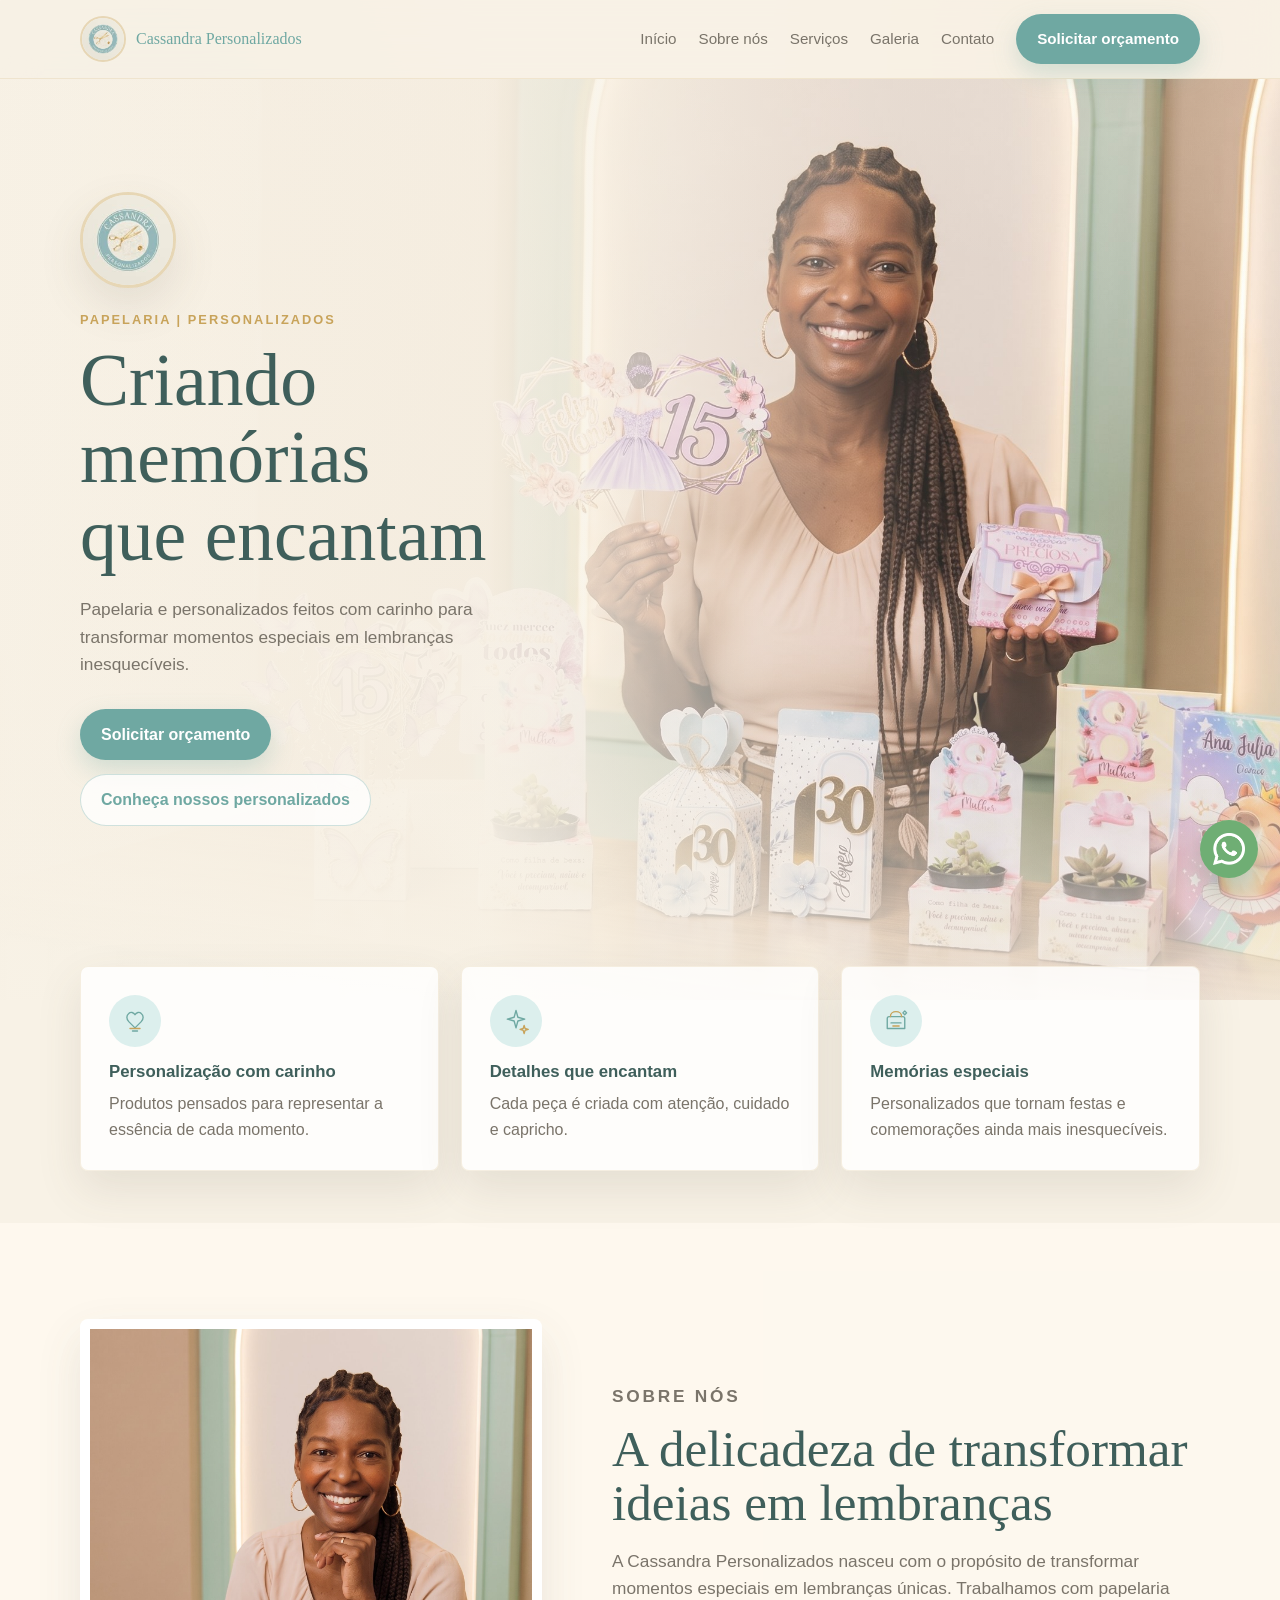
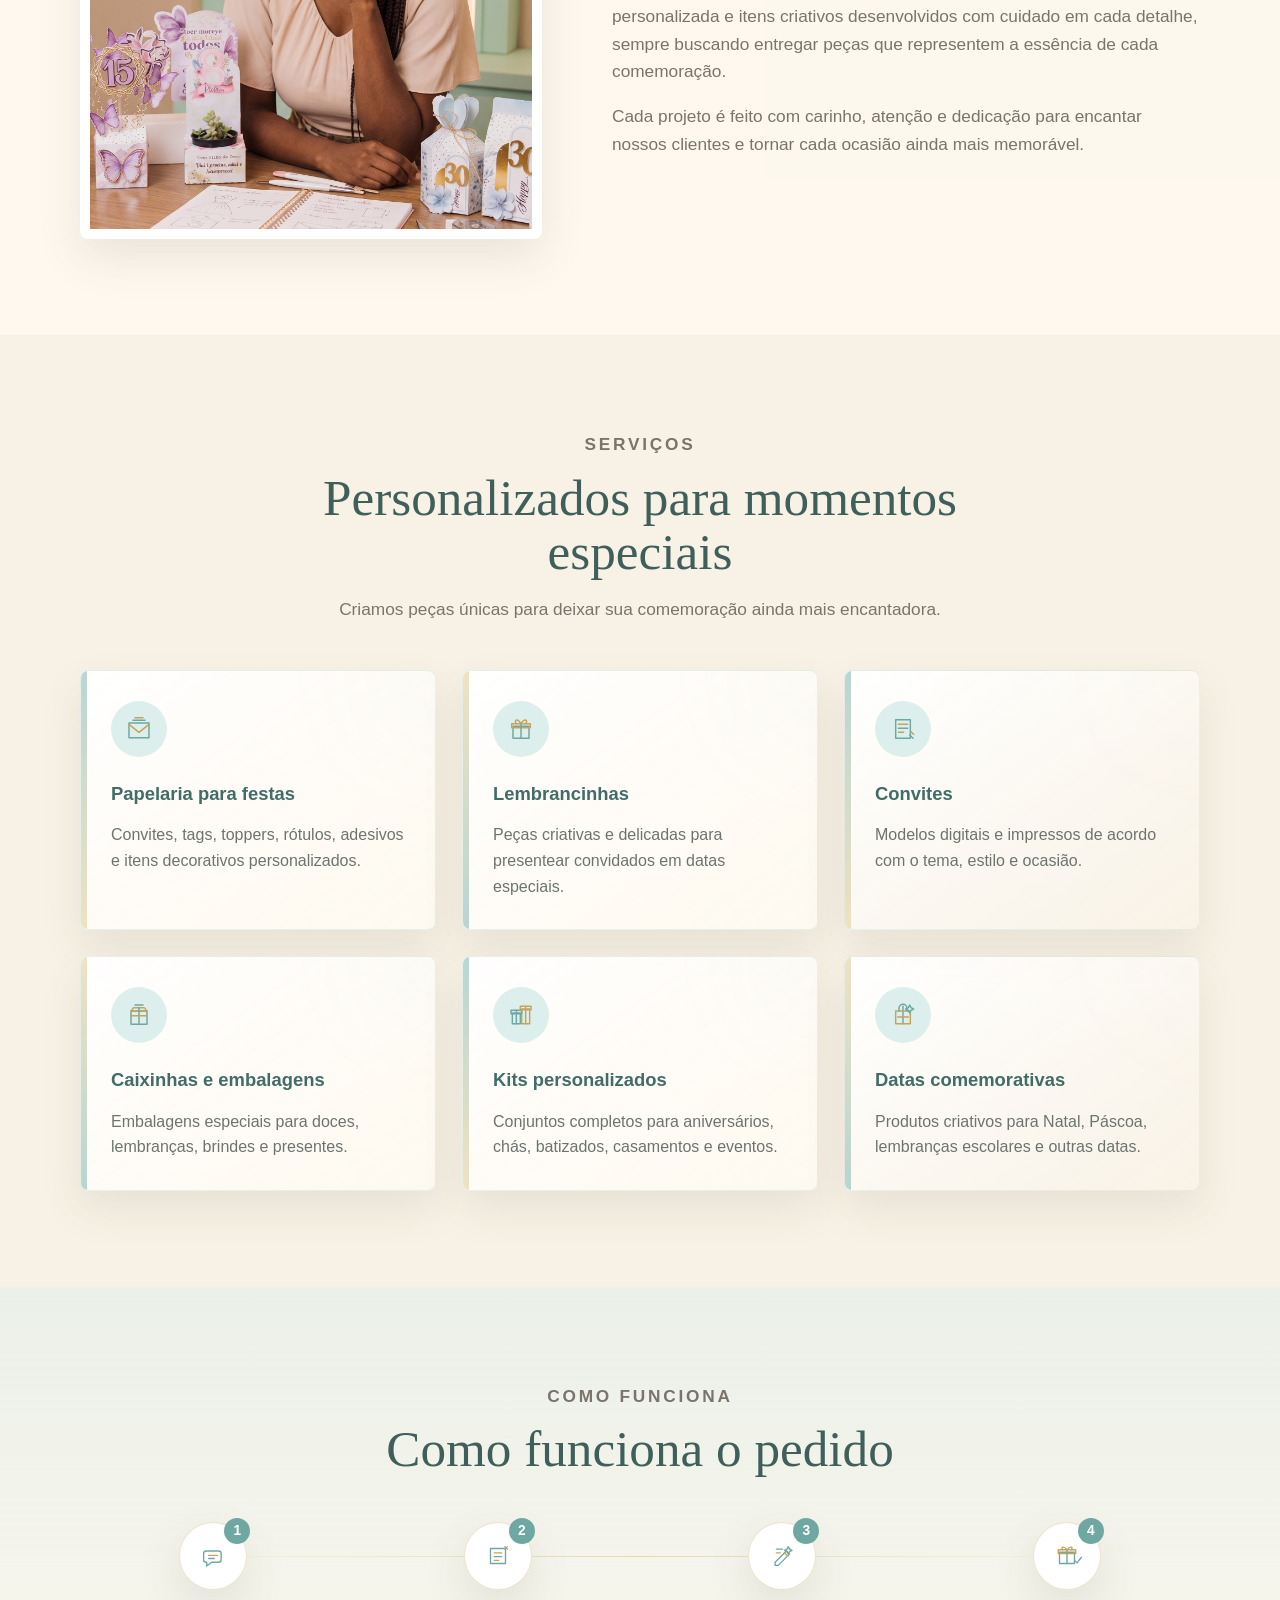
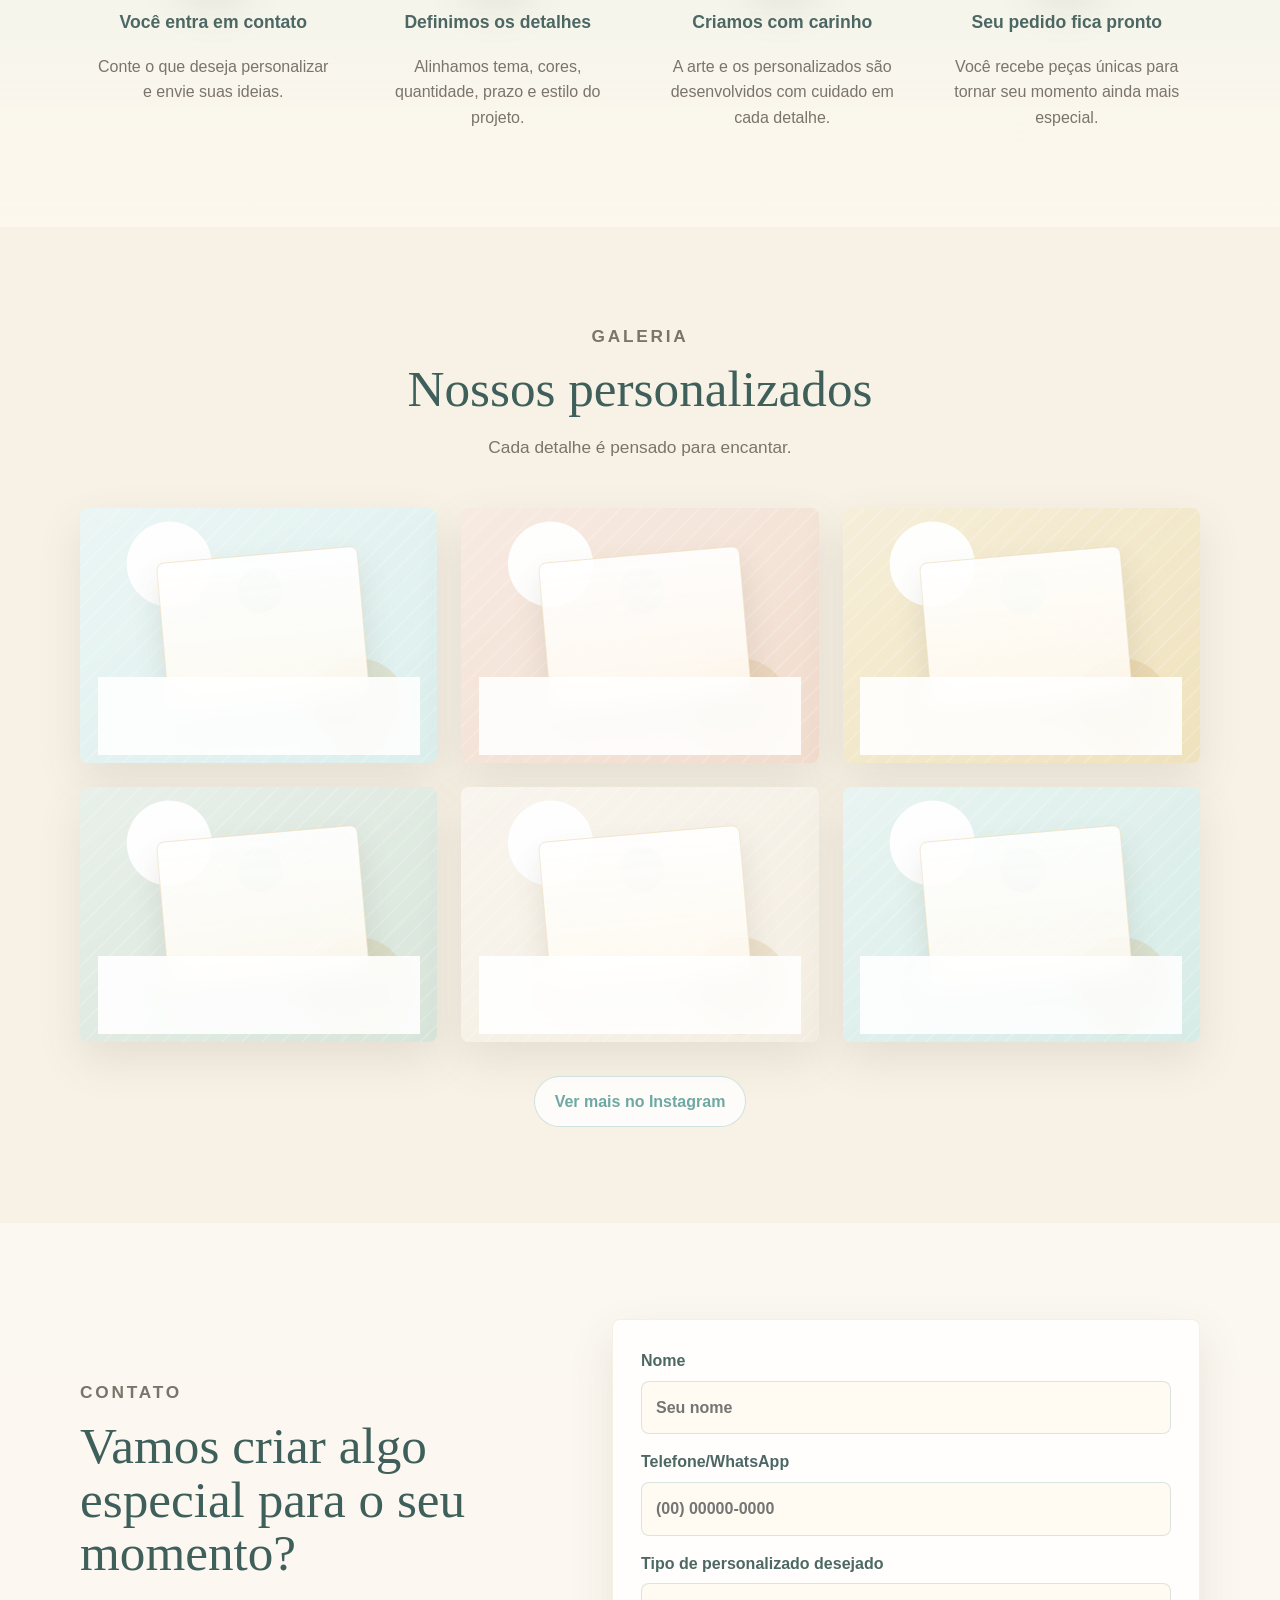
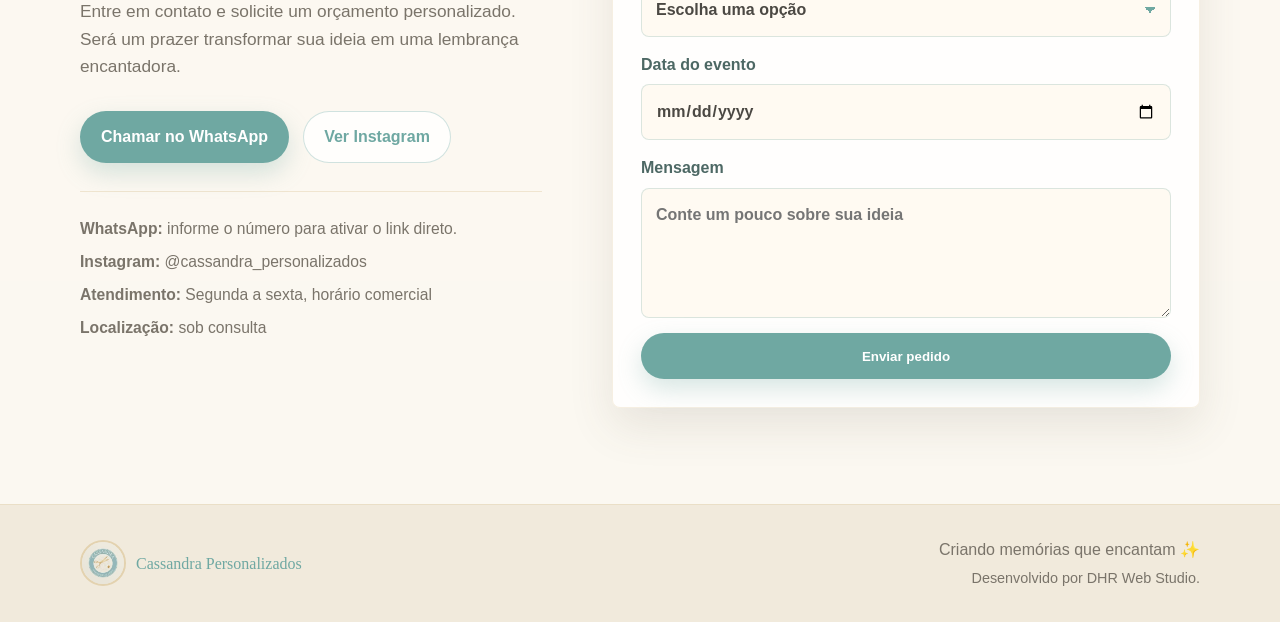
==== index.html @ c39c7c87 "Corrige acentos e amplia degrade mobile" ====
<!DOCTYPE html>
<html lang="pt-BR">
<head>
  <meta charset="UTF-8">
  <meta name="viewport" content="width=device-width, initial-scale=1.0">
  <meta name="description" content="Cassandra Personalizados: papelaria e personalizados feitos com carinho para festas, lembranças e momentos especiais.">
  <title>Cassandra Personalizados | Criando memórias que encantam</title>
  <link rel="stylesheet" href="styles.css?v=20260707-mobile-gradient-wide-1">
</head>
<body>
  <header class="site-header" data-header>
    <a class="brand" href="#inicio" aria-label="Cassandra Personalizados">
      <img src="assets/logo-cassandra.jpg" alt="Logo Cassandra Personalizados">
      <span>Cassandra Personalizados</span>
    </a>

    <button class="menu-toggle" type="button" aria-label="Abrir menu" aria-expanded="false" data-menu-toggle>
      <span></span>
      <span></span>
      <span></span>
    </button>

    <nav class="nav" data-nav aria-label="Menu principal">
      <a href="#inicio">Início</a>
      <a href="#sobre">Sobre nós</a>
      <a href="#servicos">Serviços</a>
      <a href="#galeria">Galeria</a>
      <a href="#contato">Contato</a>
      <a class="nav-cta" href="#contato">Solicitar orçamento</a>
    </nav>
  </header>

  <main>
    <section class="hero section" id="inicio" aria-label="Cassandra Personalizados">
      <div class="hero-bg" aria-hidden="true"></div>
      <div class="container hero-grid">
        <div class="hero-copy reveal">
          <img class="hero-logo" src="assets/logo-cassandra.jpg" alt="Logo Cassandra Personalizados">
          <p class="eyebrow">Papelaria | Personalizados</p>
          <h1>Criando memórias <span class="keep-together">que encantam</span></h1>
          <p class="hero-subtitle">Papelaria e personalizados feitos com carinho para transformar momentos especiais em lembranças inesquecíveis.</p>
          <div class="actions">
            <a class="btn primary" href="#contato">Solicitar orçamento</a>
            <a class="btn secondary" href="#servicos">Conheça nossos personalizados</a>
          </div>
        </div>
      </div>
    </section>

    <section class="highlights" aria-label="Destaques da marca">
      <div class="container highlight-grid">
        <article class="highlight reveal">
          <span class="icon custom-icon" aria-hidden="true">
            <svg viewBox="0 0 48 48"><path d="M14 25c-4-4-4-10 0-13 3-3 8-2 10 2 2-4 7-5 10-2 4 3 4 9 0 13L24 35 14 25Z"/><path d="M16 36h16"/><path d="M20 40h8"/></svg>
          </span>
          <h2>Personalização com carinho</h2>
          <p>Produtos pensados para representar a essência de cada momento.</p>
        </article>
        <article class="highlight reveal">
          <span class="icon custom-icon" aria-hidden="true">
            <svg viewBox="0 0 48 48"><path d="M24 7l3 11 11 3-11 3-3 11-3-11-11-3 11-3 3-11Z"/><path d="M37 31l1.5 5 5 1.5-5 1.5-1.5 5-1.5-5-5-1.5 5-1.5 1.5-5Z"/></svg>
          </span>
          <h2>Detalhes que encantam</h2>
          <p>Cada peça é criada com atenção, cuidado e capricho.</p>
        </article>
        <article class="highlight reveal">
          <span class="icon custom-icon" aria-hidden="true">
            <svg viewBox="0 0 48 48"><path d="M13 17h22a3 3 0 0 1 3 3v16H10V20a3 3 0 0 1 3-3Z"/><path d="M15 17c0-5 4-8 9-8s9 3 9 8"/><path d="M16 27h16"/><path d="M19 32h10"/><path d="M35 11l3-3 3 3-3 3-3-3Z"/></svg>
          </span>
          <h2>Memórias especiais</h2>
          <p>Personalizados que tornam festas e comemorações ainda mais inesquecíveis.</p>
        </article>
      </div>
    </section>

    <section class="section about" id="sobre">
      <div class="container split">
        <div class="about-visual reveal" aria-hidden="true">
          <img src="assets/sobre-cassandra.jpg" alt="">
        </div>
        <div class="section-copy reveal">
          <p class="eyebrow">Sobre nós</p>
          <h2>A delicadeza de transformar ideias em lembranças</h2>
          <p>A Cassandra Personalizados nasceu com o propósito de transformar momentos especiais em lembranças únicas. Trabalhamos com papelaria personalizada e itens criativos desenvolvidos com cuidado em cada detalhe, sempre buscando entregar peças que representem a essência de cada comemoração.</p>
          <p>Cada projeto é feito com carinho, atenção e dedicação para encantar nossos clientes e tornar cada ocasião ainda mais memorável.</p>
        </div>
      </div>
    </section>

    <section class="section services" id="servicos">
      <div class="container">
        <div class="section-heading reveal">
          <p class="eyebrow">Serviços</p>
          <h2>Personalizados para momentos especiais</h2>
          <p>Criamos peças únicas para deixar sua comemoração ainda mais encantadora.</p>
        </div>

        <div class="services-grid">
          <article class="service-card reveal">
            <span class="service-icon custom-icon" aria-hidden="true">
              <svg viewBox="0 0 48 48"><path d="M9 15h30v22H9V15Z"/><path d="M9 17l15 12 15-12"/><path d="M15 11h18"/><path d="M18 7h12"/></svg>
            </span>
            <h3>Papelaria para festas</h3>
            <p>Convites, tags, toppers, rótulos, adesivos e itens decorativos personalizados.</p>
          </article>
          <article class="service-card reveal">
            <span class="service-icon custom-icon" aria-hidden="true">
              <svg viewBox="0 0 48 48"><path d="M12 20h24v18H12V20Z"/><path d="M10 16h28v6H10v-6Z"/><path d="M24 16v22"/><path d="M17 16c-4-5 1-9 7 0 6-9 11-5 7 0"/></svg>
            </span>
            <h3>Lembrancinhas</h3>
            <p>Peças criativas e delicadas para presentear convidados em datas especiais.</p>
          </article>
          <article class="service-card reveal">
            <span class="service-icon custom-icon" aria-hidden="true">
              <svg viewBox="0 0 48 48"><path d="M13 10h22v28H13V10Z"/><path d="M17 17h14"/><path d="M17 23h14"/><path d="M17 29h8"/><path d="M34 33l5 5"/><path d="M36 28l4 4"/></svg>
            </span>
            <h3>Convites</h3>
            <p>Modelos digitais e impressos de acordo com o tema, estilo e ocasião.</p>
          </article>
          <article class="service-card reveal">
            <span class="service-icon custom-icon" aria-hidden="true">
              <svg viewBox="0 0 48 48"><path d="M12 18h24v20H12V18Z"/><path d="M16 13h16l4 5H12l4-5Z"/><path d="M24 13v25"/><path d="M12 25h24"/><path d="M18 9h12"/></svg>
            </span>
            <h3>Caixinhas e embalagens</h3>
            <p>Embalagens especiais para doces, lembranças, brindes e presentes.</p>
          </article>
          <article class="service-card reveal">
            <span class="service-icon custom-icon" aria-hidden="true">
              <svg viewBox="0 0 48 48"><path d="M11 21h12v16H11V21Z"/><path d="M25 15h12v22H25V15Z"/><path d="M9 17h16v5H9v-5Z"/><path d="M23 11h16v5H23v-5Z"/><path d="M17 17v20"/><path d="M31 11v26"/></svg>
            </span>
            <h3>Kits personalizados</h3>
            <p>Conjuntos completos para aniversários, chás, batizados, casamentos e eventos.</p>
          </article>
          <article class="service-card reveal">
            <span class="service-icon custom-icon" aria-hidden="true">
              <svg viewBox="0 0 48 48"><path d="M24 11v26"/><path d="M13 18h22v19H13V18Z"/><path d="M18 18v-4a6 6 0 0 1 12 0v4"/><path d="M16 27h16"/><path d="M34 9l2 4 4 2-4 2-2 4-2-4-4-2 4-2 2-4Z"/></svg>
            </span>
            <h3>Datas comemorativas</h3>
            <p>Produtos criativos para Natal, Páscoa, lembranças escolares e outras datas.</p>
          </article>
        </div>
      </div>
    </section>

    <section class="section process" id="como-funciona">
      <div class="container">
        <div class="section-heading reveal">
          <p class="eyebrow">Como funciona</p>
          <h2>Como funciona o pedido</h2>
        </div>
        <div class="steps">
          <article class="step reveal">
            <span class="step-icon"><strong>1</strong><svg viewBox="0 0 48 48"><path d="M15 16h18a4 4 0 0 1 4 4v10a4 4 0 0 1-4 4H22l-8 6v-6h-1a4 4 0 0 1-4-4V20a4 4 0 0 1 4-4Z"/><path d="M17 23h14"/><path d="M17 28h9"/></svg></span>
            <h3>Você entra em contato</h3>
            <p>Conte o que deseja personalizar e envie suas ideias.</p>
          </article>
          <article class="step reveal">
            <span class="step-icon"><strong>2</strong><svg viewBox="0 0 48 48"><path d="M12 12h24v24H12V12Z"/><path d="M18 19h12"/><path d="M18 25h12"/><path d="M18 31h7"/><path d="M35 9l4 4"/><path d="M39 9l-4 4"/></svg></span>
            <h3>Definimos os detalhes</h3>
            <p>Alinhamos tema, cores, quantidade, prazo e estilo do projeto.</p>
          </article>
          <article class="step reveal">
            <span class="step-icon"><strong>3</strong><svg viewBox="0 0 48 48"><path d="M13 34l18-18 5 5-18 18H13v-5Z"/><path d="M28 19l5 5"/><path d="M15 13h10"/><path d="M15 19h6"/><path d="M34 9l2 4 4 2-4 2-2 4-2-4-4-2 4-2 2-4Z"/></svg></span>
            <h3>Criamos com carinho</h3>
            <p>A arte e os personalizados são desenvolvidos com cuidado em cada detalhe.</p>
          </article>
          <article class="step reveal">
            <span class="step-icon"><strong>4</strong><svg viewBox="0 0 48 48"><path d="M12 18h24v18H12V18Z"/><path d="M10 14h28v6H10v-6Z"/><path d="M24 14v22"/><path d="M17 14c-3-4 1-7 7 0 6-7 10-4 7 0"/><path d="M36 31l4 4 7-9"/></svg></span>
            <h3>Seu pedido fica pronto</h3>
            <p>Você recebe peças únicas para tornar seu momento ainda mais especial.</p>
          </article>
        </div>
      </div>
    </section>

    <section class="section gallery" id="galeria">
      <div class="container">
        <div class="section-heading reveal">
          <p class="eyebrow">Galeria</p>
          <h2>Nossos personalizados</h2>
          <p>Cada detalhe é pensado para encantar.</p>
        </div>

        <div class="gallery-grid">
          <article class="gallery-item g1 reveal">
            <div class="gallery-visual" aria-hidden="true"></div>
            <div class="gallery-caption">
              <span>Convites</span>
              <p>Arte personalizada para cada tema.</p>
            </div>
          </article>
          <article class="gallery-item g2 reveal">
            <div class="gallery-visual" aria-hidden="true"></div>
            <div class="gallery-caption">
              <span>Caixinhas</span>
              <p>Embalagens delicadas para lembranças.</p>
            </div>
          </article>
          <article class="gallery-item g3 reveal">
            <div class="gallery-visual" aria-hidden="true"></div>
            <div class="gallery-caption">
              <span>Tags</span>
              <p>Detalhes pequenos com muito encanto.</p>
            </div>
          </article>
          <article class="gallery-item g4 reveal">
            <div class="gallery-visual" aria-hidden="true"></div>
            <div class="gallery-caption">
              <span>Lembrancinhas</span>
              <p>Peças afetivas para convidados especiais.</p>
            </div>
          </article>
          <article class="gallery-item g5 reveal">
            <div class="gallery-visual" aria-hidden="true"></div>
            <div class="gallery-caption">
              <span>Kits</span>
              <p>Conjuntos completos para comemorar.</p>
            </div>
          </article>
          <article class="gallery-item g6 reveal">
            <div class="gallery-visual" aria-hidden="true"></div>
            <div class="gallery-caption">
              <span>Datas especiais</span>
              <p>Produtos sazonais feitos com carinho.</p>
            </div>
          </article>
        </div>

        <div class="center reveal">
          <a class="btn secondary" href="https://www.instagram.com/cassandra_personalizados/" target="_blank" rel="noopener">Ver mais no Instagram</a>
        </div>
      </div>
    </section>

    <section class="section contact" id="contato">
      <div class="container contact-grid">
        <div class="contact-copy reveal">
          <p class="eyebrow">Contato</p>
          <h2>Vamos criar algo especial para o seu momento?</h2>
          <p>Entre em contato e solicite um orçamento personalizado. Será um prazer transformar sua ideia em uma lembrança encantadora.</p>
          <div class="actions">
            <a class="btn primary" data-whatsapp href="https://wa.me/?text=Ol%C3%A1%2C%20Cassandra%20Personalizados!%20Gostaria%20de%20solicitar%20um%20or%C3%A7amento." target="_blank" rel="noopener">Chamar no WhatsApp</a>
            <a class="btn secondary" href="https://www.instagram.com/cassandra_personalizados/" target="_blank" rel="noopener">Ver Instagram</a>
          </div>
          <div class="contact-list">
            <p><strong>WhatsApp:</strong> informe o número para ativar o link direto.</p>
            <p><strong>Instagram:</strong> @cassandra_personalizados</p>
            <p><strong>Atendimento:</strong> Segunda a sexta, horário comercial</p>
            <p><strong>Localização:</strong> sob consulta</p>
          </div>
        </div>

        <form class="contact-form reveal" data-form>
          <label>
            Nome
            <input type="text" name="nome" placeholder="Seu nome" required>
          </label>
          <label>
            Telefone/WhatsApp
            <input type="tel" name="telefone" placeholder="(00) 00000-0000" required>
          </label>
          <label>
            Tipo de personalizado desejado
            <select name="tipo" required>
              <option value="" selected disabled>Escolha uma opção</option>
              <option value="Papelaria personalizada para festas">Papelaria personalizada para festas</option>
              <option value="Tags personalizadas">Tags personalizadas</option>
              <option value="Lembrancinhas personalizadas">Lembrancinhas personalizadas</option>
              <option value="Convites digitais e impressos">Convites digitais e impressos</option>
              <option value="Caixinhas e embalagens personalizadas">Caixinhas e embalagens personalizadas</option>
              <option value="Kits personalizados">Kits personalizados</option>
              <option value="Personalizados para datas comemorativas">Personalizados para datas comemorativas</option>
              <option value="Outro personalizado">Outro personalizado</option>
            </select>
          </label>
          <label>
            Data do evento
            <input type="date" name="data">
          </label>
          <label>
            Mensagem
            <textarea name="mensagem" rows="4" placeholder="Conte um pouco sobre sua ideia"></textarea>
          </label>
          <button class="btn primary" type="submit">Enviar pedido</button>
        </form>
      </div>
    </section>
  </main>

  <footer class="footer">
    <div class="container footer-inner">
      <a class="brand footer-brand" href="#inicio">
        <img src="assets/logo-cassandra.jpg" alt="Logo Cassandra Personalizados">
        <span>Cassandra Personalizados</span>
      </a>
      <div class="footer-copy">
        <p>Criando memórias que encantam ✨</p>
        <p class="developer-credit">Desenvolvido por DHR Web Studio.</p>
      </div>
    </div>
  </footer>

  <a class="float-whatsapp" data-whatsapp href="https://wa.me/?text=Ol%C3%A1%2C%20Cassandra%20Personalizados!%20Gostaria%20de%20solicitar%20um%20or%C3%A7amento." target="_blank" rel="noopener" aria-label="Chamar no WhatsApp">
    <img src="assets/whatsapp-white.png" alt="">
  </a>

  <script src="script.js"></script>
</body>
</html>
---- styles.css ----
:root {
  --aqua: #9fc9c5;
  --aqua-dark: #6fa8a2;
  --aqua-soft: #dcefed;
  --cream: #f8f2e6;
  --paper: #fffaf1;
  --white: #ffffff;
  --gold: #c8a35a;
  --gold-soft: #ead9ae;
  --ink: #4b4843;
  --muted: #7a746a;
  --shadow: 0 18px 45px rgba(93, 83, 63, 0.12);
  --radius: 8px;
  --serif: Georgia, "Times New Roman", serif;
  --sans: "Segoe UI", Arial, sans-serif;
}

* {
  box-sizing: border-box;
}

html {
  scroll-behavior: smooth;
}

body {
  margin: 0;
  background: var(--cream);
  color: var(--ink);
  font-family: var(--sans);
  line-height: 1.6;
}

body::before {
  position: fixed;
  inset: 0;
  z-index: -2;
  pointer-events: none;
  content: "";
  background:
    radial-gradient(circle at 12% 18%, rgba(159, 201, 197, 0.24), transparent 26%),
    radial-gradient(circle at 86% 6%, rgba(200, 163, 90, 0.16), transparent 24%),
    linear-gradient(135deg, rgba(255, 255, 255, 0.7) 0 1px, transparent 1px 12px);
}

img {
  max-width: 100%;
  display: block;
}

a {
  color: inherit;
  text-decoration: none;
}

.container {
  width: min(1120px, calc(100% - 40px));
  margin: 0 auto;
}

.section {
  scroll-margin-top: 90px;
  padding: 96px 0;
}

.site-header {
  position: sticky;
  top: 0;
  z-index: 20;
  display: flex;
  align-items: center;
  justify-content: space-between;
  gap: 24px;
  padding: 14px max(20px, calc((100vw - 1120px) / 2));
  background: rgba(248, 242, 230, 0.86);
  border-bottom: 1px solid rgba(200, 163, 90, 0.16);
  backdrop-filter: blur(18px);
}

.brand {
  display: inline-flex;
  align-items: center;
  gap: 10px;
  font-family: var(--serif);
  font-size: 1rem;
  color: var(--aqua-dark);
  white-space: nowrap;
}

.brand img {
  width: 46px;
  height: 46px;
  border-radius: 50%;
  border: 2px solid rgba(200, 163, 90, 0.35);
}

.nav {
  display: flex;
  align-items: center;
  gap: 22px;
  font-size: 0.95rem;
  color: var(--muted);
}

.nav a {
  transition: color 180ms ease;
}

.nav a:hover {
  color: var(--aqua-dark);
}

.nav-cta,
.btn {
  display: inline-flex;
  align-items: center;
  justify-content: center;
  min-height: 46px;
  padding: 12px 20px;
  border: 1px solid transparent;
  border-radius: 999px;
  font-weight: 700;
  cursor: pointer;
  transition: transform 180ms ease, box-shadow 180ms ease, background 180ms ease;
}

.nav-cta,
.btn.primary {
  background: var(--aqua-dark);
  color: var(--white);
  box-shadow: 0 10px 24px rgba(111, 168, 162, 0.28);
}

.btn.secondary {
  background: rgba(255, 255, 255, 0.78);
  color: var(--aqua-dark);
  border-color: rgba(111, 168, 162, 0.32);
}

.btn:hover,
.nav-cta:hover {
  transform: translateY(-2px);
  box-shadow: 0 14px 28px rgba(93, 83, 63, 0.14);
}

.menu-toggle {
  display: none;
  width: 44px;
  height: 44px;
  padding: 0;
  border: 1px solid rgba(111, 168, 162, 0.25);
  border-radius: 50%;
  background: var(--white);
}

.menu-toggle span {
  display: block;
  width: 18px;
  height: 2px;
  margin: 4px auto;
  background: var(--aqua-dark);
}

.hero {
  position: relative;
  min-height: calc(100vh - 75px);
  overflow: hidden;
  padding-top: 70px;
  background:
    radial-gradient(ellipse at 72% 36%, rgba(248, 242, 230, 0) 0%, rgba(248, 242, 230, 0) 18%, rgba(248, 242, 230, 0.14) 34%, rgba(248, 242, 230, 0.32) 100%),
    linear-gradient(90deg, rgba(248, 242, 230, 0.97) 0%, rgba(248, 242, 230, 0.93) 38%, rgba(248, 242, 230, 0.62) 53%, rgba(248, 242, 230, 0.18) 70%, rgba(248, 242, 230, 0.04) 88%, rgba(248, 242, 230, 0.08) 100%),
    linear-gradient(180deg, rgba(248, 242, 230, 0) 0%, rgba(248, 242, 230, 0) 74%, rgba(248, 242, 230, 0.82) 100%),
    url("assets/hero-cassandra.jpg") 66% center / cover no-repeat;
}

.hero-bg {
  position: absolute;
  inset: auto 0 0;
  height: 32%;
  z-index: -1;
  background: linear-gradient(180deg, transparent, rgba(248, 242, 230, 0.72));
}

.hero-grid,
.split,
.contact-grid {
  display: grid;
  grid-template-columns: minmax(0, 0.88fr) minmax(0, 1.12fr);
  gap: 70px;
  align-items: center;
}

.hero-grid {
  min-height: calc(100vh - 145px);
}

.hero-copy {
  max-width: 720px;
  padding: 34px 0 70px;
}

.hero-logo {
  width: 96px;
  height: 96px;
  margin-bottom: 22px;
  border: 3px solid rgba(200, 163, 90, 0.34);
  border-radius: 50%;
  box-shadow: var(--shadow);
}

.eyebrow {
  margin: 0 0 12px;
  color: var(--gold);
  font-size: 0.8rem;
  font-weight: 800;
  letter-spacing: 0.16em;
  text-transform: uppercase;
}

h1,
h2,
h3,
p {
  margin-top: 0;
}

h1,
h2 {
  font-family: var(--serif);
  line-height: 1.05;
  color: #3f5f5b;
}

h1 {
  max-width: 720px;
  margin-bottom: 22px;
  font-size: clamp(2.65rem, 5.75vw, 5.05rem);
  font-weight: 500;
}

.keep-together {
  white-space: nowrap;
}

h2 {
  margin-bottom: 18px;
  font-size: clamp(2rem, 4vw, 3.5rem);
  font-weight: 500;
}

h3 {
  color: #4d6864;
  font-size: 1.1rem;
}

.hero-subtitle,
.section-heading p,
.section-copy p,
.contact-copy p {
  color: var(--muted);
  font-size: 1.08rem;
}

.actions {
  display: flex;
  flex-wrap: wrap;
  gap: 14px;
  margin-top: 30px;
}

.highlights {
  padding: 0 0 52px;
}

.highlight-grid,
.services-grid,
.gallery-grid {
  display: grid;
  gap: 22px;
}

.highlight-grid {
  grid-template-columns: repeat(3, 1fr);
  margin-top: -34px;
}

.highlight,
.service-card,
.contact-form {
  padding: 28px;
  background: rgba(255, 255, 255, 0.82);
  border: 1px solid rgba(200, 163, 90, 0.16);
  border-radius: var(--radius);
  box-shadow: var(--shadow);
}

.highlight .icon,
.service-icon {
  display: inline-grid;
  width: 52px;
  height: 52px;
  margin-bottom: 16px;
  place-items: center;
  border-radius: 50%;
  background: var(--aqua-soft);
  color: var(--aqua-dark);
}

.custom-icon svg,
.step-icon svg {
  width: 30px;
  height: 30px;
  overflow: visible;
  fill: none;
  stroke: currentColor;
  stroke-width: 2.2;
  stroke-linecap: round;
  stroke-linejoin: round;
}

.service-icon svg {
  width: 32px;
  height: 32px;
}

.highlight .icon svg path:nth-child(even),
.service-icon svg path:nth-child(even),
.step-icon svg path:nth-child(even) {
  stroke: var(--gold);
}

.highlight h2 {
  margin-bottom: 10px;
  font-family: var(--sans);
  font-size: 1.05rem;
  font-weight: 800;
}

.highlight p,
.service-card p,
.step p {
  margin-bottom: 0;
  color: var(--muted);
}

.about {
  background: rgba(255, 250, 241, 0.76);
}

.about-visual {
  min-height: 430px;
  height: 520px;
  overflow: hidden;
  border: 10px solid rgba(255, 255, 255, 0.72);
  border-radius: 8px;
  box-shadow: var(--shadow);
  background: var(--white);
}

.about-visual img {
  width: 100%;
  height: 100%;
  object-fit: cover;
  object-position: 56% 34%;
  transform: scale(1.16);
  transform-origin: 56% 34%;
}

.section-heading {
  max-width: 680px;
  margin: 0 auto 46px;
  text-align: center;
}

.services-grid {
  grid-template-columns: repeat(3, 1fr);
  gap: 26px;
}

.service-card {
  position: relative;
  min-height: 224px;
  overflow: hidden;
  isolation: isolate;
  padding: 30px;
  background:
    linear-gradient(145deg, rgba(255, 255, 255, 0.94), rgba(255, 250, 241, 0.86)),
    radial-gradient(circle at 100% 0%, rgba(159, 201, 197, 0.28), transparent 34%);
  border: 1px solid rgba(111, 168, 162, 0.16);
  box-shadow: 0 18px 42px rgba(93, 83, 63, 0.1);
  transition: transform 260ms ease, border-color 260ms ease, box-shadow 260ms ease;
}

.service-card::before {
  position: absolute;
  content: "";
  pointer-events: none;
}

.service-card::before {
  inset: 0 auto 0 0;
  width: 6px;
  background: linear-gradient(180deg, var(--aqua), var(--gold-soft));
  opacity: 0.75;
}

.service-card h3,
.service-card p,
.service-card .service-icon {
  position: relative;
  z-index: 1;
}

.service-card h3 {
  margin-bottom: 14px;
  color: #416c67;
  font-size: 1.15rem;
}

.service-card p {
  color: #6d746f;
}

.service-card:hover {
  transform: translateY(-7px);
  border-color: rgba(111, 168, 162, 0.34);
  box-shadow: 0 26px 58px rgba(93, 83, 63, 0.16);
}

.service-card:hover .service-icon {
  transform: translateY(-3px) rotate(-3deg);
  box-shadow: 0 12px 26px rgba(111, 168, 162, 0.18);
}

.service-card:nth-child(2n)::before {
  background: linear-gradient(180deg, var(--gold-soft), var(--aqua));
}

.service-card:nth-child(3n) {
  background:
    linear-gradient(145deg, rgba(255, 255, 255, 0.95), rgba(248, 242, 230, 0.9)),
    radial-gradient(circle at 100% 0%, rgba(200, 163, 90, 0.18), transparent 34%);
}

.service-card .service-icon {
  width: 56px;
  height: 56px;
  margin-bottom: 22px;
  background: #dcefed;
  transition: transform 260ms ease, box-shadow 260ms ease;
}

.process {
  background: linear-gradient(180deg, rgba(220, 239, 237, 0.45), rgba(255, 250, 241, 0.7));
}

.steps {
  position: relative;
  display: grid;
  grid-template-columns: repeat(4, 1fr);
  gap: 18px;
}

.steps::before {
  position: absolute;
  top: 34px;
  left: 8%;
  right: 8%;
  height: 1px;
  content: "";
  background: linear-gradient(90deg, transparent, var(--gold-soft), transparent);
}

.step {
  position: relative;
  padding: 0 12px;
  text-align: center;
}

.step-icon {
  position: relative;
  z-index: 1;
  display: inline-grid;
  width: 68px;
  height: 68px;
  margin-bottom: 18px;
  place-items: center;
  border: 1px solid rgba(200, 163, 90, 0.3);
  border-radius: 50%;
  background: var(--white);
  color: var(--gold);
  font-family: var(--serif);
  font-size: 1.7rem;
  box-shadow: var(--shadow);
}

.step-icon strong {
  position: absolute;
  right: -4px;
  top: -5px;
  display: grid;
  width: 26px;
  height: 26px;
  place-items: center;
  border-radius: 50%;
  background: var(--aqua-dark);
  color: var(--white);
  font-family: var(--sans);
  font-size: 0.86rem;
  line-height: 1;
}

.step-icon svg {
  color: var(--aqua-dark);
}

.gallery-grid {
  grid-template-columns: repeat(3, 1fr);
  gap: 24px;
  perspective: 1200px;
}

.gallery-item {
  position: relative;
  min-height: 255px;
  overflow: hidden;
  border-radius: var(--radius);
  box-shadow: var(--shadow);
  cursor: pointer;
  isolation: isolate;
  transform: translateY(0) rotateX(0) rotateY(0);
  transition: transform 360ms ease, box-shadow 360ms ease;
}

.gallery-item::before {
  position: absolute;
  inset: -35% -70%;
  z-index: 3;
  content: "";
  background: linear-gradient(105deg, transparent 38%, rgba(255, 255, 255, 0.48) 50%, transparent 62%);
  transform: translateX(-42%) rotate(8deg);
  opacity: 0;
  transition: transform 620ms ease, opacity 360ms ease;
  pointer-events: none;
}

.gallery-item:hover,
.gallery-item:focus-within {
  transform: translateY(-8px) rotateX(2deg) rotateY(-2deg);
  box-shadow: 0 24px 55px rgba(93, 83, 63, 0.2);
}

.gallery-item:hover::before,
.gallery-item:focus-within::before {
  opacity: 1;
  transform: translateX(42%) rotate(8deg);
}

.gallery-visual {
  position: absolute;
  inset: 0;
  z-index: 0;
  background: var(--gallery-bg);
  transform: scale(1);
  transition: transform 520ms ease, filter 520ms ease;
}

.gallery-visual::before,
.gallery-visual::after {
  position: absolute;
  content: "";
}

.gallery-visual::before {
  inset: 0;
  background:
    linear-gradient(145deg, rgba(255, 255, 255, 0.42), rgba(255, 255, 255, 0)),
    radial-gradient(circle at 25% 22%, rgba(255, 255, 255, 0.95) 0 42px, transparent 43px),
    radial-gradient(circle at 78% 78%, rgba(200, 163, 90, 0.22) 0 48px, transparent 49px),
    repeating-linear-gradient(135deg, rgba(255, 255, 255, 0.16) 0 2px, transparent 2px 14px);
}

.gallery-visual::after {
  width: 56%;
  height: 58%;
  left: 23%;
  top: 18%;
  background:
    linear-gradient(180deg, rgba(255, 255, 255, 0.9), rgba(255, 250, 241, 0.86)),
    radial-gradient(circle at 50% 24%, rgba(159, 201, 197, 0.3) 0 22px, transparent 23px);
  border: 1px solid rgba(200, 163, 90, 0.24);
  border-radius: var(--radius);
  box-shadow: 0 16px 30px rgba(93, 83, 63, 0.12);
  transform: rotate(-5deg) translateY(0);
  transition: transform 520ms ease;
}

.gallery-item:hover .gallery-visual,
.gallery-item:focus-within .gallery-visual {
  filter: saturate(1.08) brightness(1.03);
  transform: scale(1.08);
}

.gallery-item:hover .gallery-visual::after,
.gallery-item:focus-within .gallery-visual::after {
  transform: rotate(-2deg) translateY(-10px);
}

.gallery-caption {
  position: absolute;
  left: 18px;
  right: 18px;
  bottom: 18px;
  z-index: 2;
  padding: 12px 14px;
  background: rgba(255, 255, 255, 0.88);
  border: 1px solid rgba(255, 255, 255, 0.5);
  border-radius: var(--radius);
  backdrop-filter: blur(12px);
  transform: translateY(10px);
  transition: transform 360ms ease, background 360ms ease, padding 360ms ease;
}

.gallery-caption span {
  display: block;
  color: var(--aqua-dark);
  font-weight: 800;
}

.gallery-caption p {
  max-height: 4.8em;
  margin: 4px 0 0;
  overflow: hidden;
  color: var(--muted);
  font-size: 0.92rem;
  line-height: 1.45;
  opacity: 0.88;
  transition: max-height 360ms ease, margin 360ms ease, opacity 360ms ease;
}

.gallery-item:hover .gallery-caption,
.gallery-item:focus-within .gallery-caption {
  background: rgba(255, 255, 255, 0.94);
  transform: translateY(0);
  padding-bottom: 14px;
}

.gallery-item:hover .gallery-caption p,
.gallery-item:focus-within .gallery-caption p {
  max-height: 7em;
  margin-top: 5px;
  opacity: 1;
}

.g1 { --gallery-bg: #dcefed; }
.g2 { --gallery-bg: #f1dccd; }
.g3 { --gallery-bg: #efe2bd; }
.g4 { --gallery-bg: #d8e5da; }
.g5 { --gallery-bg: #f4eee2; }
.g6 { --gallery-bg: #d7ece7; }

.center {
  display: flex;
  justify-content: center;
  margin-top: 34px;
}

.contact {
  background: rgba(255, 255, 255, 0.44);
}

.contact-list {
  margin-top: 28px;
  padding-top: 24px;
  border-top: 1px solid rgba(200, 163, 90, 0.22);
}

.contact-list p {
  margin-bottom: 8px;
  font-size: 0.98rem;
}

.contact-form {
  display: grid;
  gap: 15px;
}

.contact-form label {
  display: grid;
  gap: 7px;
  color: #4d6864;
  font-weight: 700;
}

input,
select,
textarea {
  width: 100%;
  border: 1px solid rgba(111, 168, 162, 0.25);
  border-radius: var(--radius);
  background: rgba(255, 250, 241, 0.9);
  color: var(--ink);
  font: inherit;
  padding: 13px 14px;
  outline: none;
}

select {
  appearance: none;
  background-image:
    linear-gradient(45deg, transparent 50%, var(--aqua-dark) 50%),
    linear-gradient(135deg, var(--aqua-dark) 50%, transparent 50%);
  background-position:
    calc(100% - 20px) 50%,
    calc(100% - 14px) 50%;
  background-repeat: no-repeat;
  background-size: 6px 6px, 6px 6px;
  padding-right: 42px;
}

input:focus,
select:focus,
textarea:focus {
  border-color: var(--aqua-dark);
  box-shadow: 0 0 0 4px rgba(159, 201, 197, 0.22);
}

.footer {
  padding: 32px 0;
  background: #f1eadc;
  border-top: 1px solid rgba(200, 163, 90, 0.16);
}

.footer-inner {
  display: flex;
  align-items: center;
  justify-content: space-between;
  gap: 20px;
}

.footer p {
  margin: 0;
  color: var(--muted);
}

.footer-copy {
  display: grid;
  gap: 4px;
  text-align: right;
}

.developer-credit {
  font-size: 0.9rem;
}

.float-whatsapp {
  position: fixed;
  right: 22px;
  bottom: 22px;
  z-index: 25;
  display: grid;
  width: 58px;
  height: 58px;
  place-items: center;
  border-radius: 50%;
  background: #6fae74;
  color: var(--white);
  font-size: 1.55rem;
  font-weight: 900;
  box-shadow: 0 14px 30px rgba(54, 116, 66, 0.3);
}

.float-whatsapp img {
  width: 32px;
  height: 32px;
  object-fit: contain;
}

.reveal {
  opacity: 0;
  transform: translateY(18px);
  transition: opacity 650ms ease, transform 650ms ease;
}

.reveal.is-visible {
  opacity: 1;
  transform: translateY(0);
}

@media (max-width: 920px) {
  .menu-toggle {
    display: block;
  }

  .nav {
    position: absolute;
    top: calc(100% + 10px);
    left: 20px;
    right: 20px;
    display: none;
    flex-direction: column;
    align-items: stretch;
    padding: 18px;
    background: rgba(255, 250, 241, 0.98);
    border: 1px solid rgba(200, 163, 90, 0.18);
    border-radius: var(--radius);
    box-shadow: var(--shadow);
  }

  .nav.is-open {
    display: flex;
  }

  .split,
  .contact-grid {
    grid-template-columns: 1fr;
    gap: 44px;
  }

  .hero-grid {
    grid-template-columns: minmax(0, 0.92fr) minmax(0, 0.78fr);
    gap: 0;
    min-height: 620px;
  }

  .hero {
    min-height: auto;
    padding-top: 54px;
    background:
      radial-gradient(ellipse at 90% 42%, rgba(248, 242, 230, 0) 0%, rgba(248, 242, 230, 0.01) 30%, rgba(248, 242, 230, 0.08) 56%, rgba(248, 242, 230, 0.16) 100%),
      linear-gradient(90deg, rgba(248, 242, 230, 0.98) 0%, rgba(248, 242, 230, 0.94) 38%, rgba(248, 242, 230, 0.2) 52%, rgba(248, 242, 230, 0.01) 68%),
      url("assets/hero-cassandra.jpg") 48% center / cover no-repeat;
  }

  .hero-copy {
    max-width: 430px;
    padding: 22px 0 44px;
  }

  h1 {
    font-size: clamp(2.25rem, 7.8vw, 3.9rem);
  }

  .hero-subtitle {
    max-width: 390px;
  }

  .highlight-grid,
  .services-grid,
  .steps {
    grid-template-columns: repeat(2, 1fr);
  }

  .highlight-grid {
    margin-top: 0;
  }

  .steps::before {
    display: none;
  }
}

@media (max-width: 640px) {
  .container {
    width: min(100% - 28px, 1120px);
  }

  .section {
    padding: 68px 0;
  }

  .site-header {
    padding-inline: 14px;
  }

  .brand span {
    max-width: 170px;
    overflow: hidden;
    text-overflow: ellipsis;
  }

  .hero {
    padding-top: 44px;
    background:
      radial-gradient(ellipse at 80% 40%, rgba(248, 242, 230, 0) 0%, rgba(248, 242, 230, 0.015) 34%, rgba(248, 242, 230, 0.055) 66%, rgba(248, 242, 230, 0.09) 100%),
      linear-gradient(90deg, rgba(248, 242, 230, 0.98) 0%, rgba(248, 242, 230, 0.96) 46%, rgba(248, 242, 230, 0.56) 60%, rgba(248, 242, 230, 0.22) 76%, rgba(248, 242, 230, 0.1) 100%),
      url("assets/hero-cassandra.jpg") 62% center / auto 96% no-repeat,
      var(--cream);
  }

  h1 {
    max-width: 235px;
    font-size: clamp(1.9rem, 8.2vw, 2.48rem);
  }

  .hero-logo {
    width: 70px;
    height: 70px;
    margin-bottom: 16px;
  }

  .footer-inner {
    align-items: stretch;
    flex-direction: column;
  }

  .footer-copy {
    text-align: left;
  }

  .btn {
    width: 100%;
  }

  .hero-grid {
    grid-template-columns: minmax(0, 0.9fr) minmax(0, 0.62fr);
    min-height: 620px;
    align-items: start;
  }

  .hero-copy {
    max-width: 232px;
    padding: 18px 0 54px;
  }

  .hero-subtitle {
    max-width: 220px;
    font-size: 0.92rem;
  }

  .hero .actions {
    max-width: 205px;
    flex-direction: column;
    gap: 10px;
  }

  .hero .btn {
    width: 100%;
    min-height: 40px;
    padding: 9px 12px;
    font-size: 0.82rem;
    line-height: 1.25;
    white-space: normal;
  }

  .highlight-grid,
  .services-grid,
  .steps {
    grid-template-columns: 1fr;
  }

  .gallery-item {
    flex-basis: min(82vw, 330px);
    min-height: 300px;
  }

  .about-visual {
    min-height: 350px;
    height: 390px;
    border-width: 7px;
  }

  .about-visual img {
    object-position: 56% 30%;
    transform: scale(1.2);
  }

  .float-whatsapp {
    right: 16px;
    bottom: 16px;
  }
}

@media (prefers-reduced-motion: reduce) {
  html {
    scroll-behavior: auto;
  }

  *,
  *::before,
  *::after {
    transition-duration: 1ms !important;
    animation-duration: 1ms !important;
  }
}
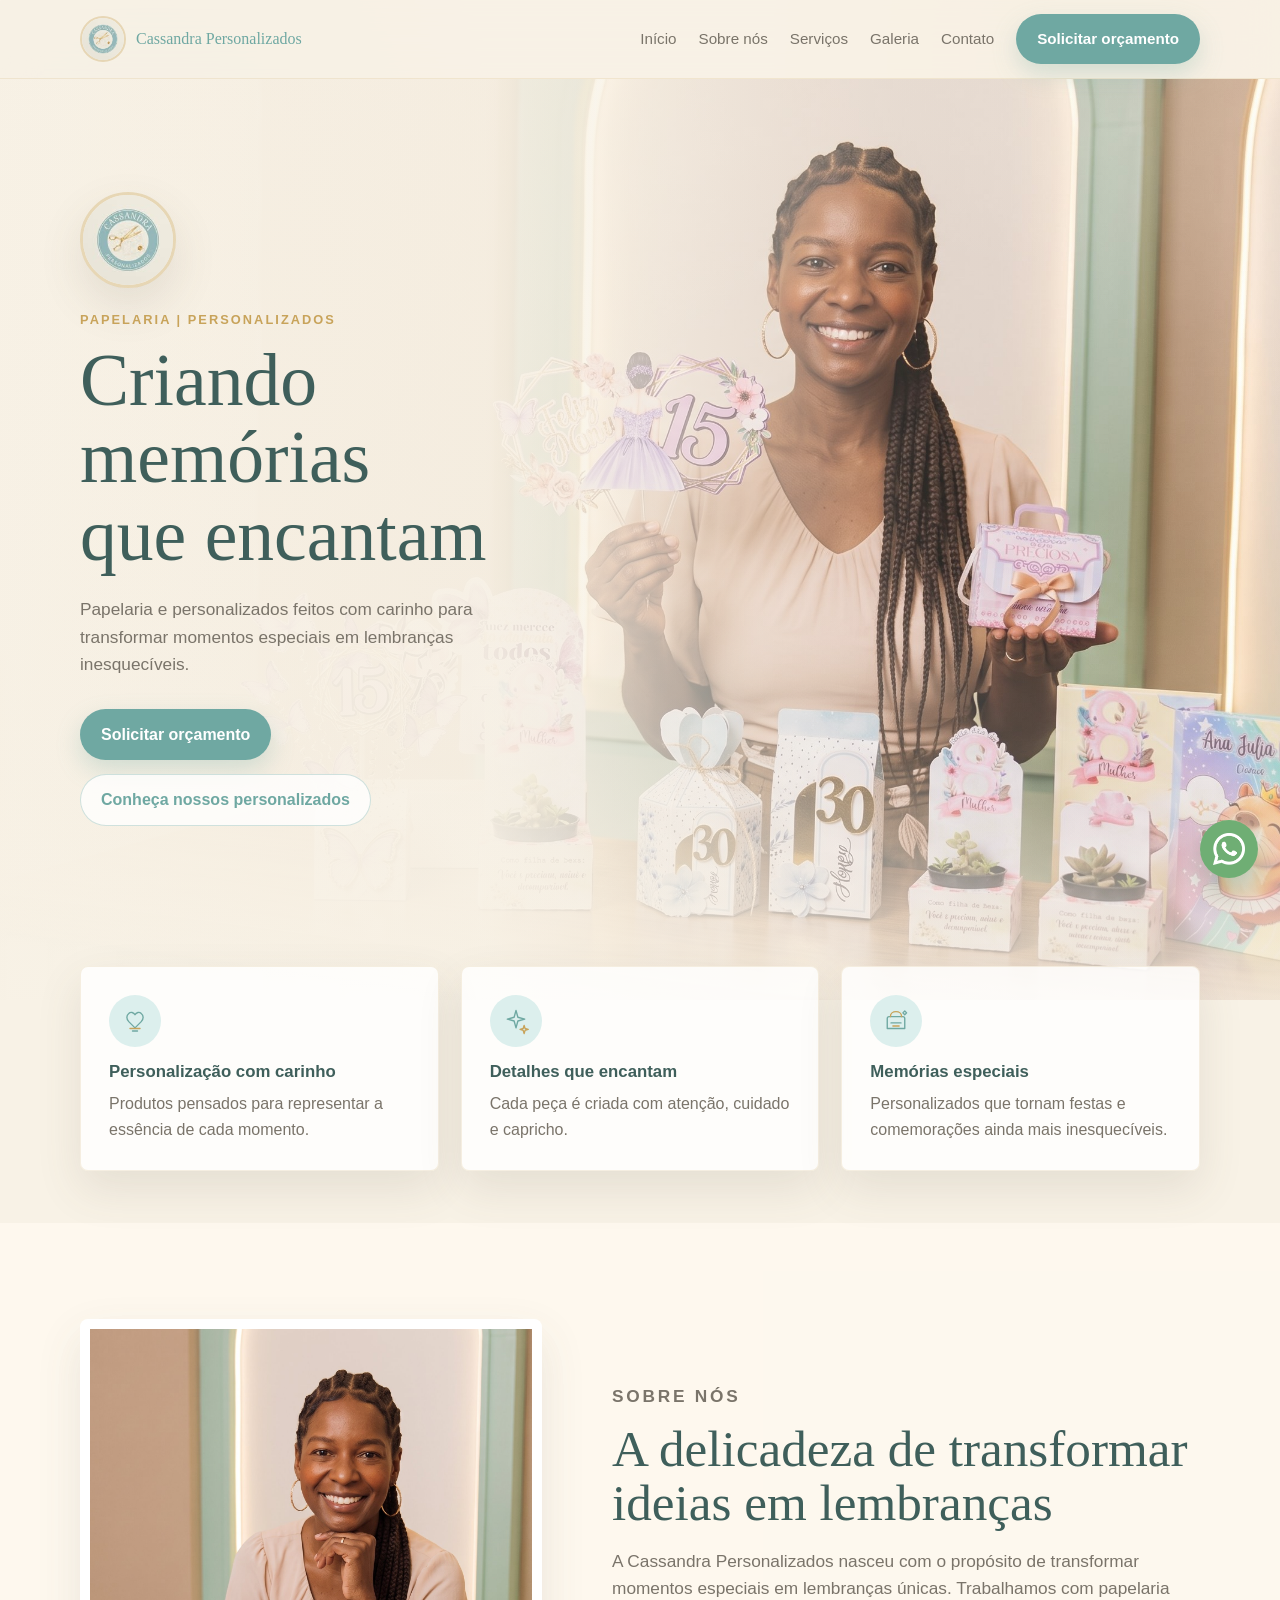
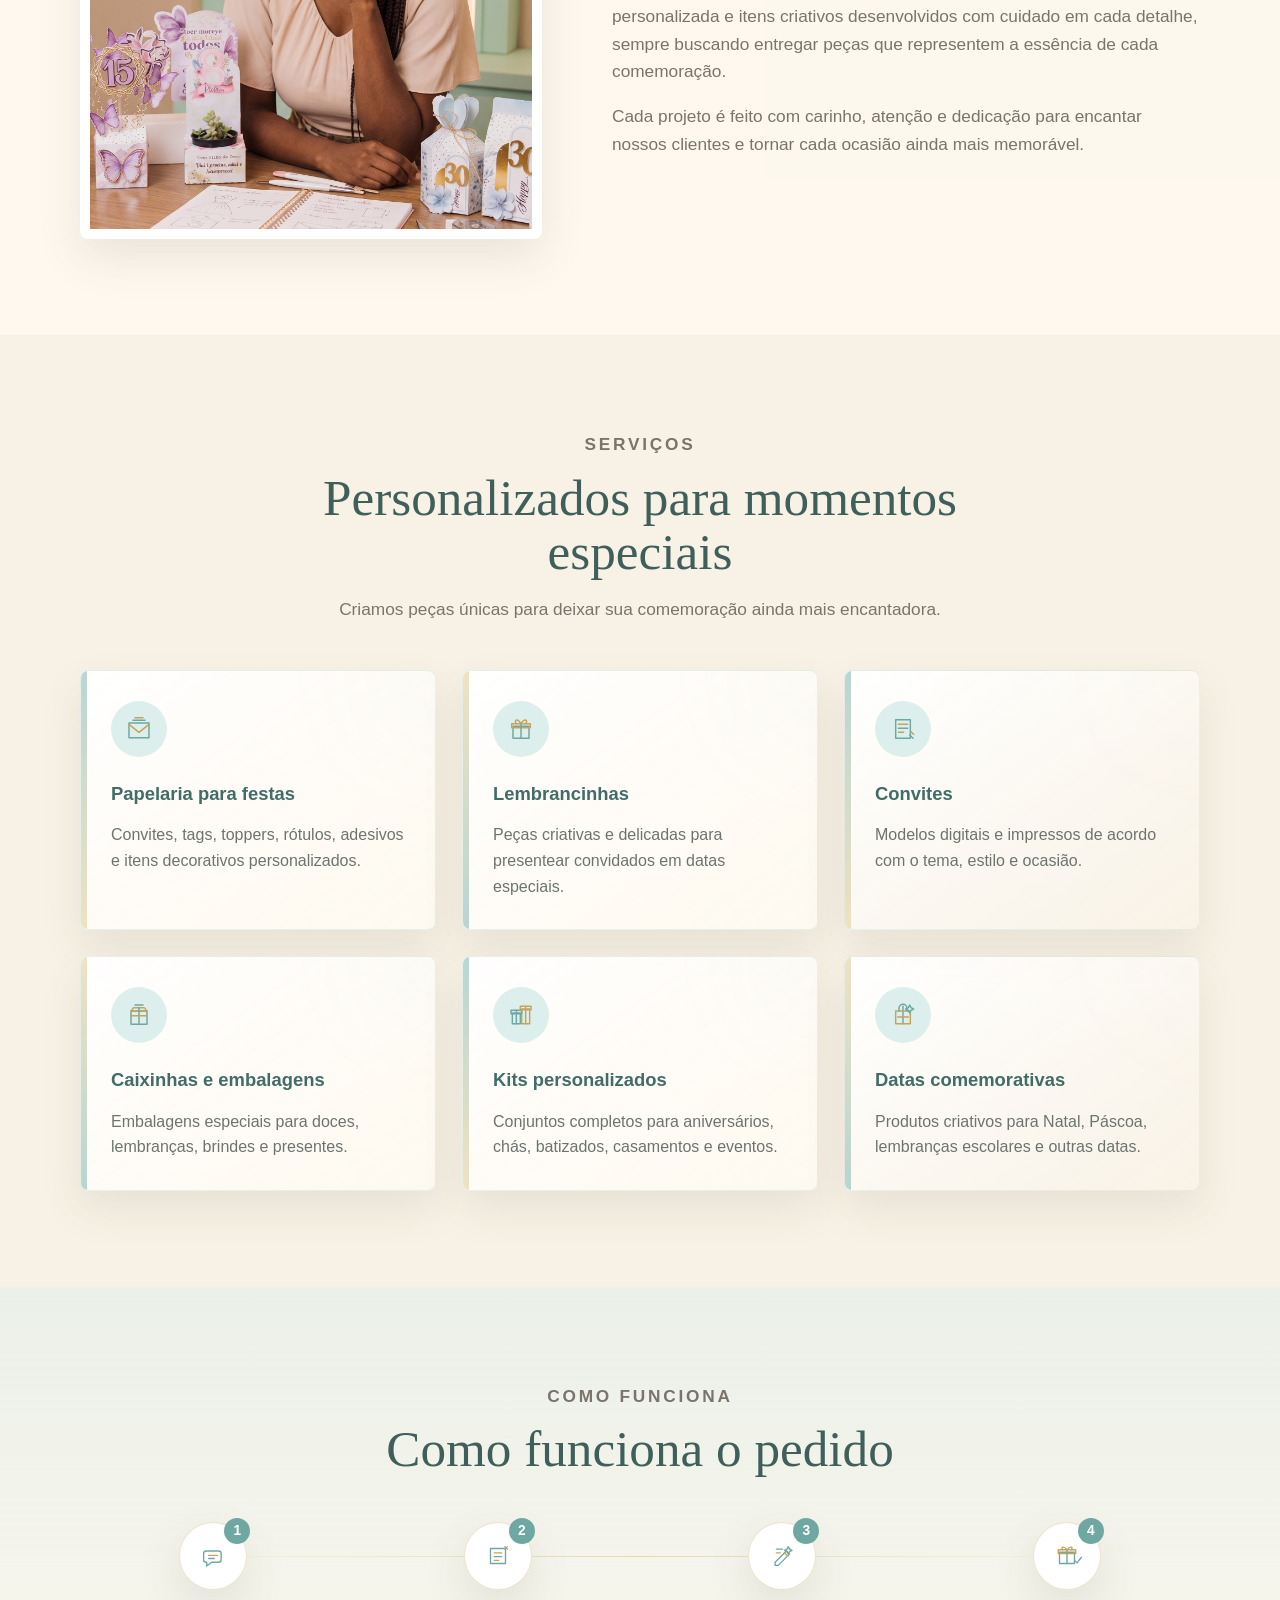
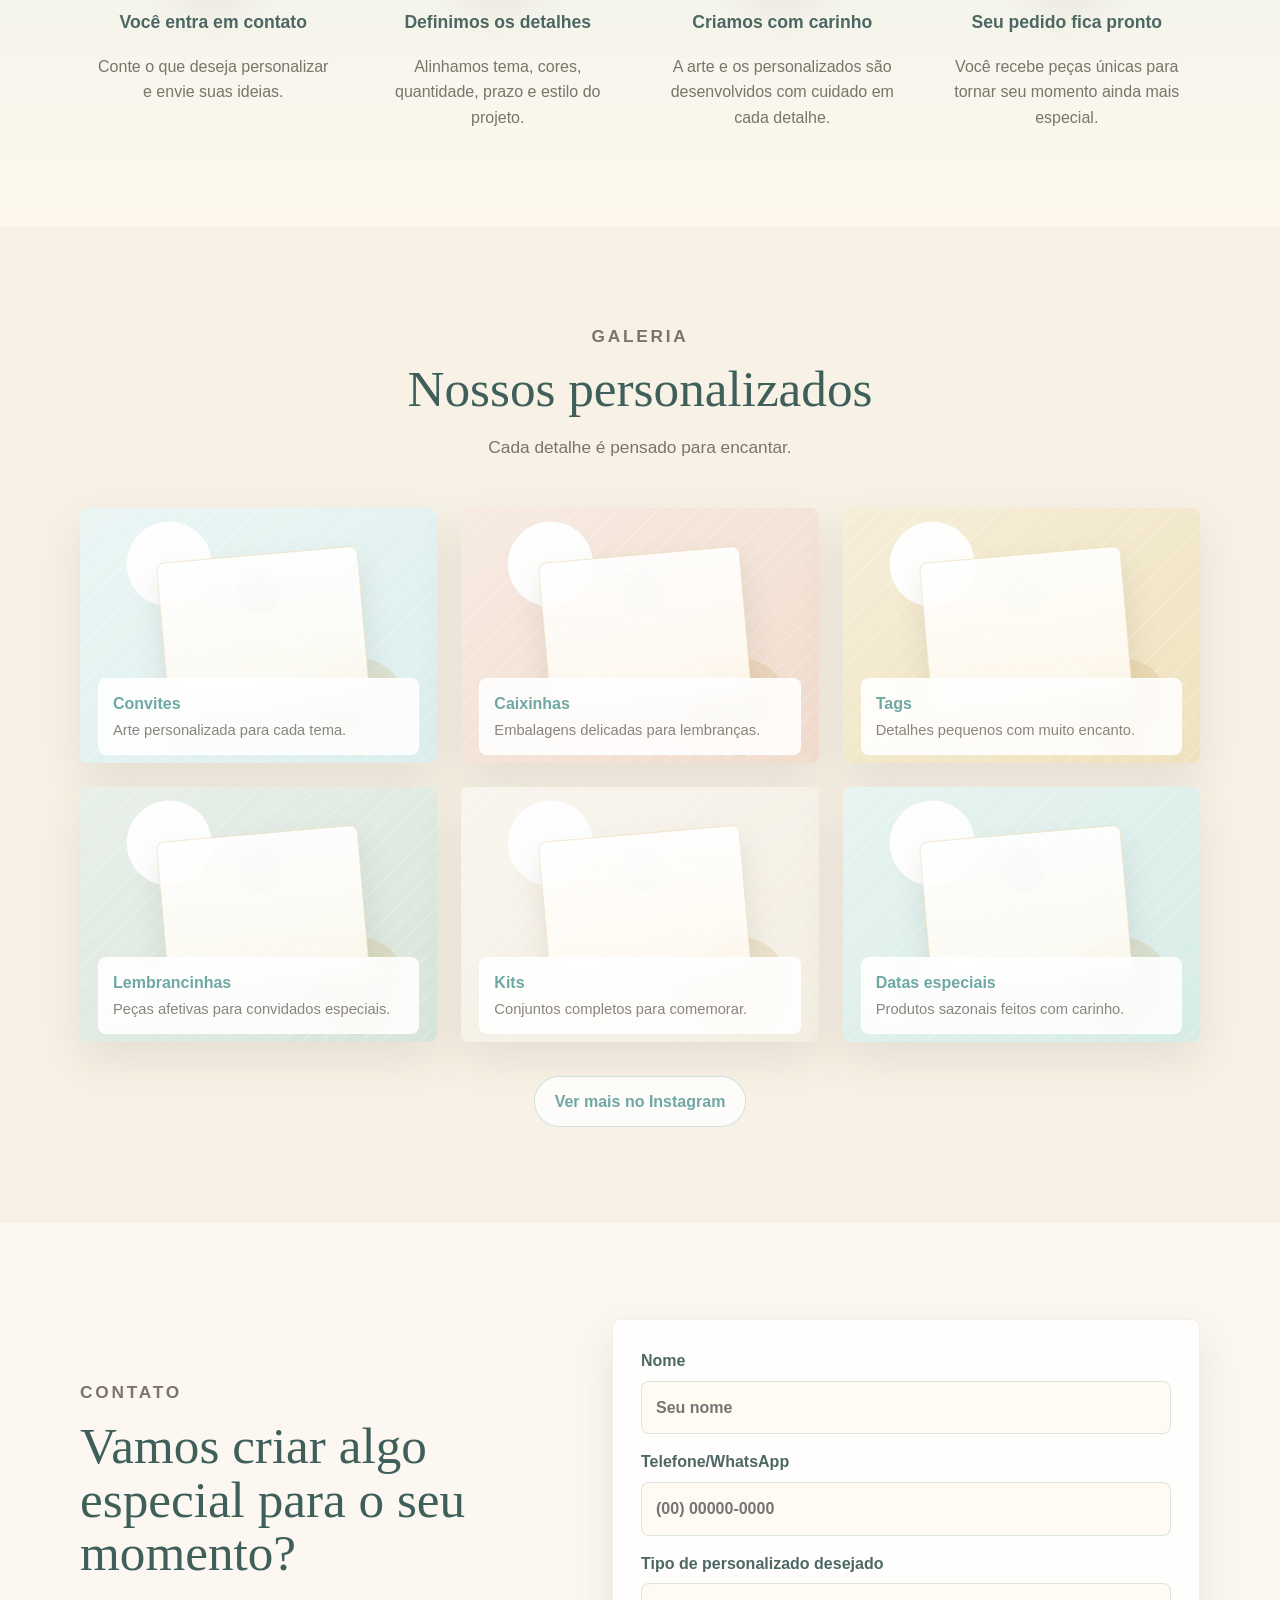
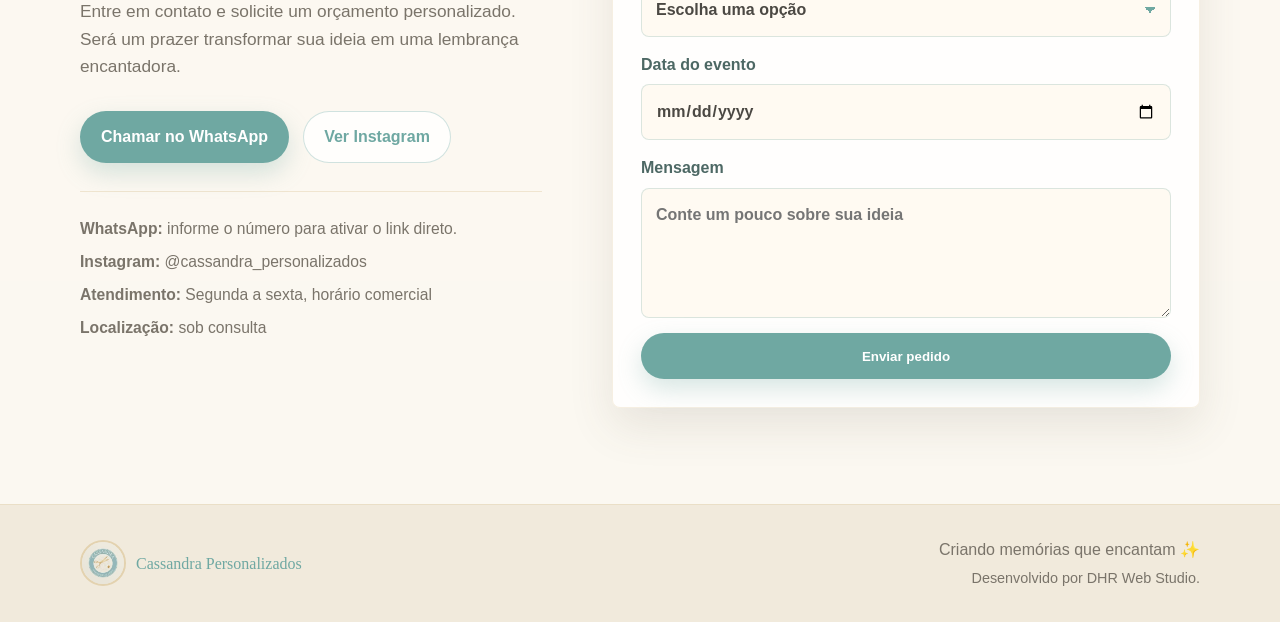
==== commit a94460c8: "Ajusta preenchimento da hero mobile" ====
--- a/index.html
+++ b/index.html
@@ -5,7 +5,7 @@
   <meta name="viewport" content="width=device-width, initial-scale=1.0">
   <meta name="description" content="Cassandra Personalizados: papelaria e personalizados feitos com carinho para festas, lembranças e momentos especiais.">
   <title>Cassandra Personalizados | Criando memórias que encantam</title>
-  <link rel="stylesheet" href="styles.css?v=20260707-mobile-gradient-wide-1">
+  <link rel="stylesheet" href="styles.css?v=20260707-mobile-hero-fill-1">
 </head>
 <body>
   <header class="site-header" data-header>
--- a/styles.css
+++ b/styles.css
@@ -881,6 +881,7 @@
 
   .hero {
     padding-top: 44px;
+    min-height: calc(100svh - 74px);
     background:
       radial-gradient(ellipse at 80% 40%, rgba(248, 242, 230, 0) 0%, rgba(248, 242, 230, 0.015) 34%, rgba(248, 242, 230, 0.055) 66%, rgba(248, 242, 230, 0.09) 100%),
       linear-gradient(90deg, rgba(248, 242, 230, 0.98) 0%, rgba(248, 242, 230, 0.96) 46%, rgba(248, 242, 230, 0.56) 60%, rgba(248, 242, 230, 0.22) 76%, rgba(248, 242, 230, 0.1) 100%),
@@ -914,13 +915,14 @@
 
   .hero-grid {
     grid-template-columns: minmax(0, 0.9fr) minmax(0, 0.62fr);
-    min-height: 620px;
-    align-items: start;
+    min-height: calc(100svh - 74px);
+    align-items: stretch;
   }
 
   .hero-copy {
     max-width: 232px;
-    padding: 18px 0 54px;
+    min-height: calc(100svh - 118px);
+    padding: 18px 0 96px;
   }
 
   .hero-subtitle {
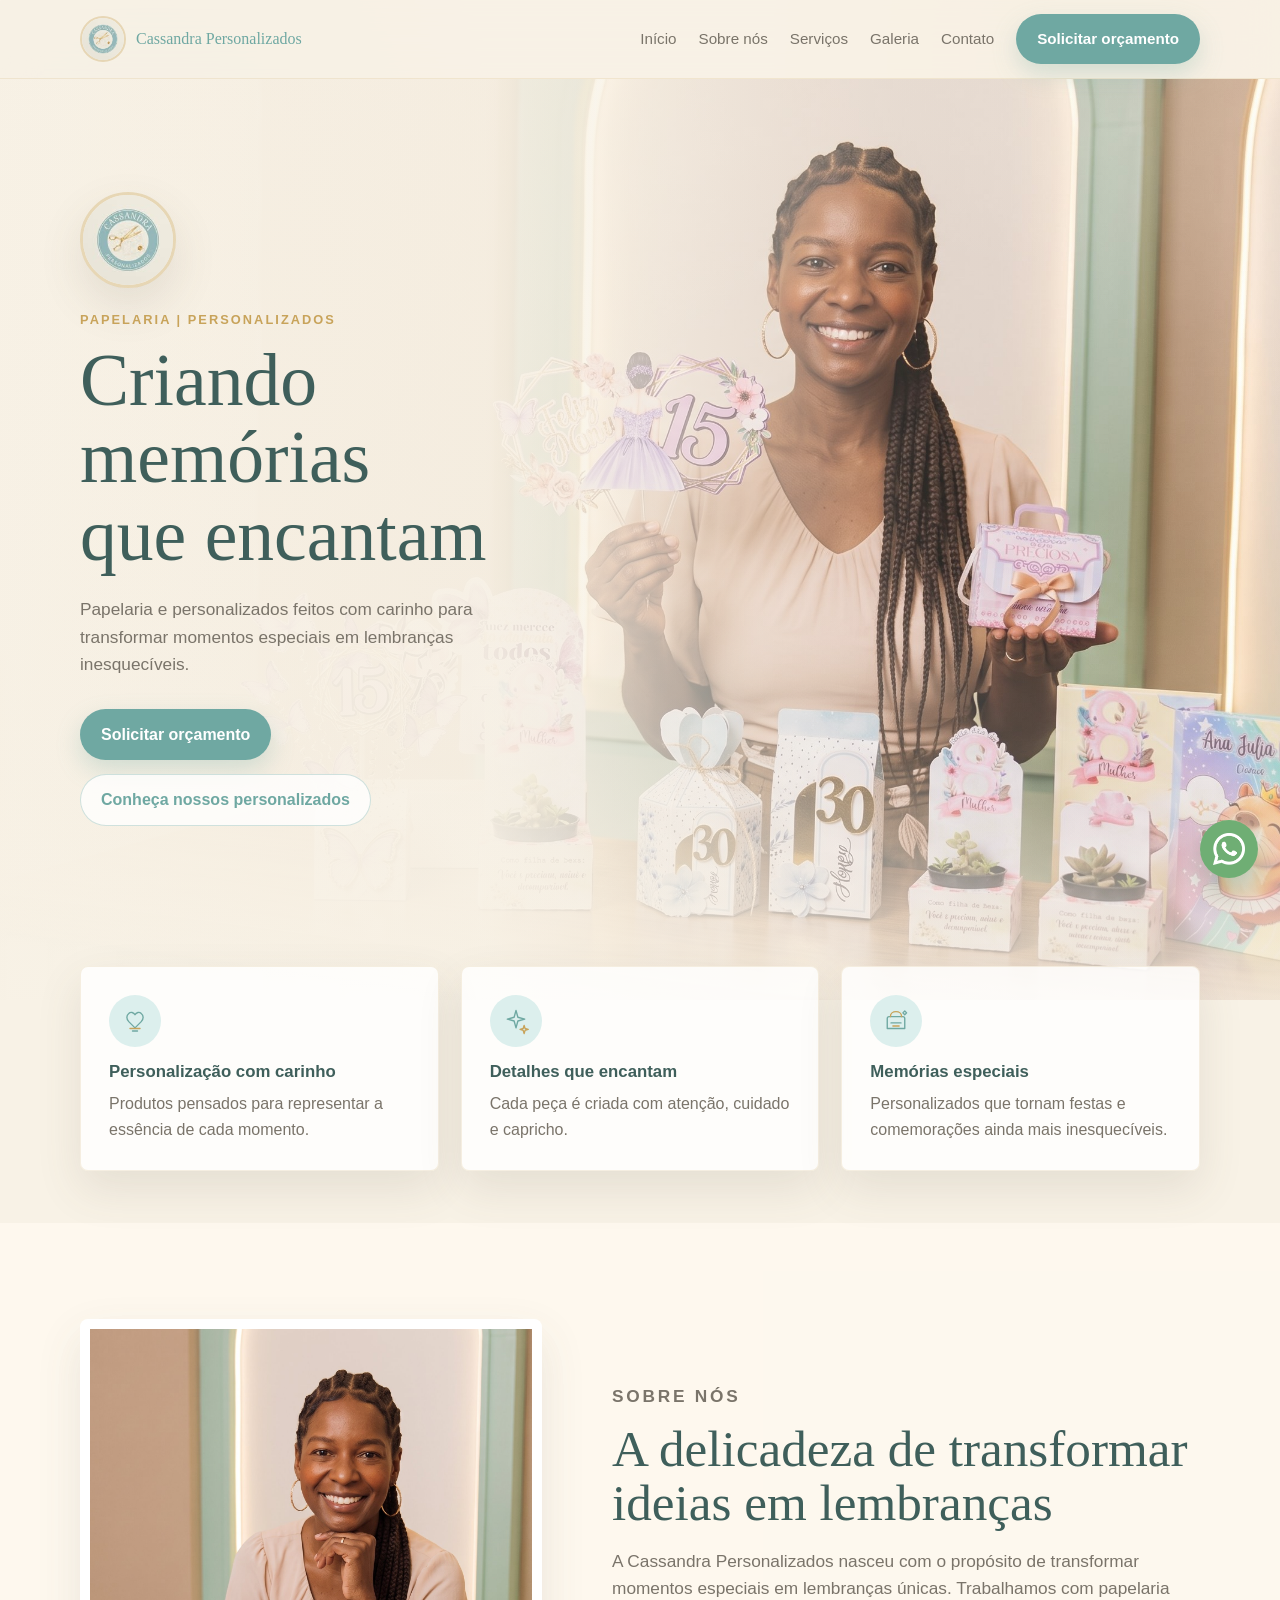
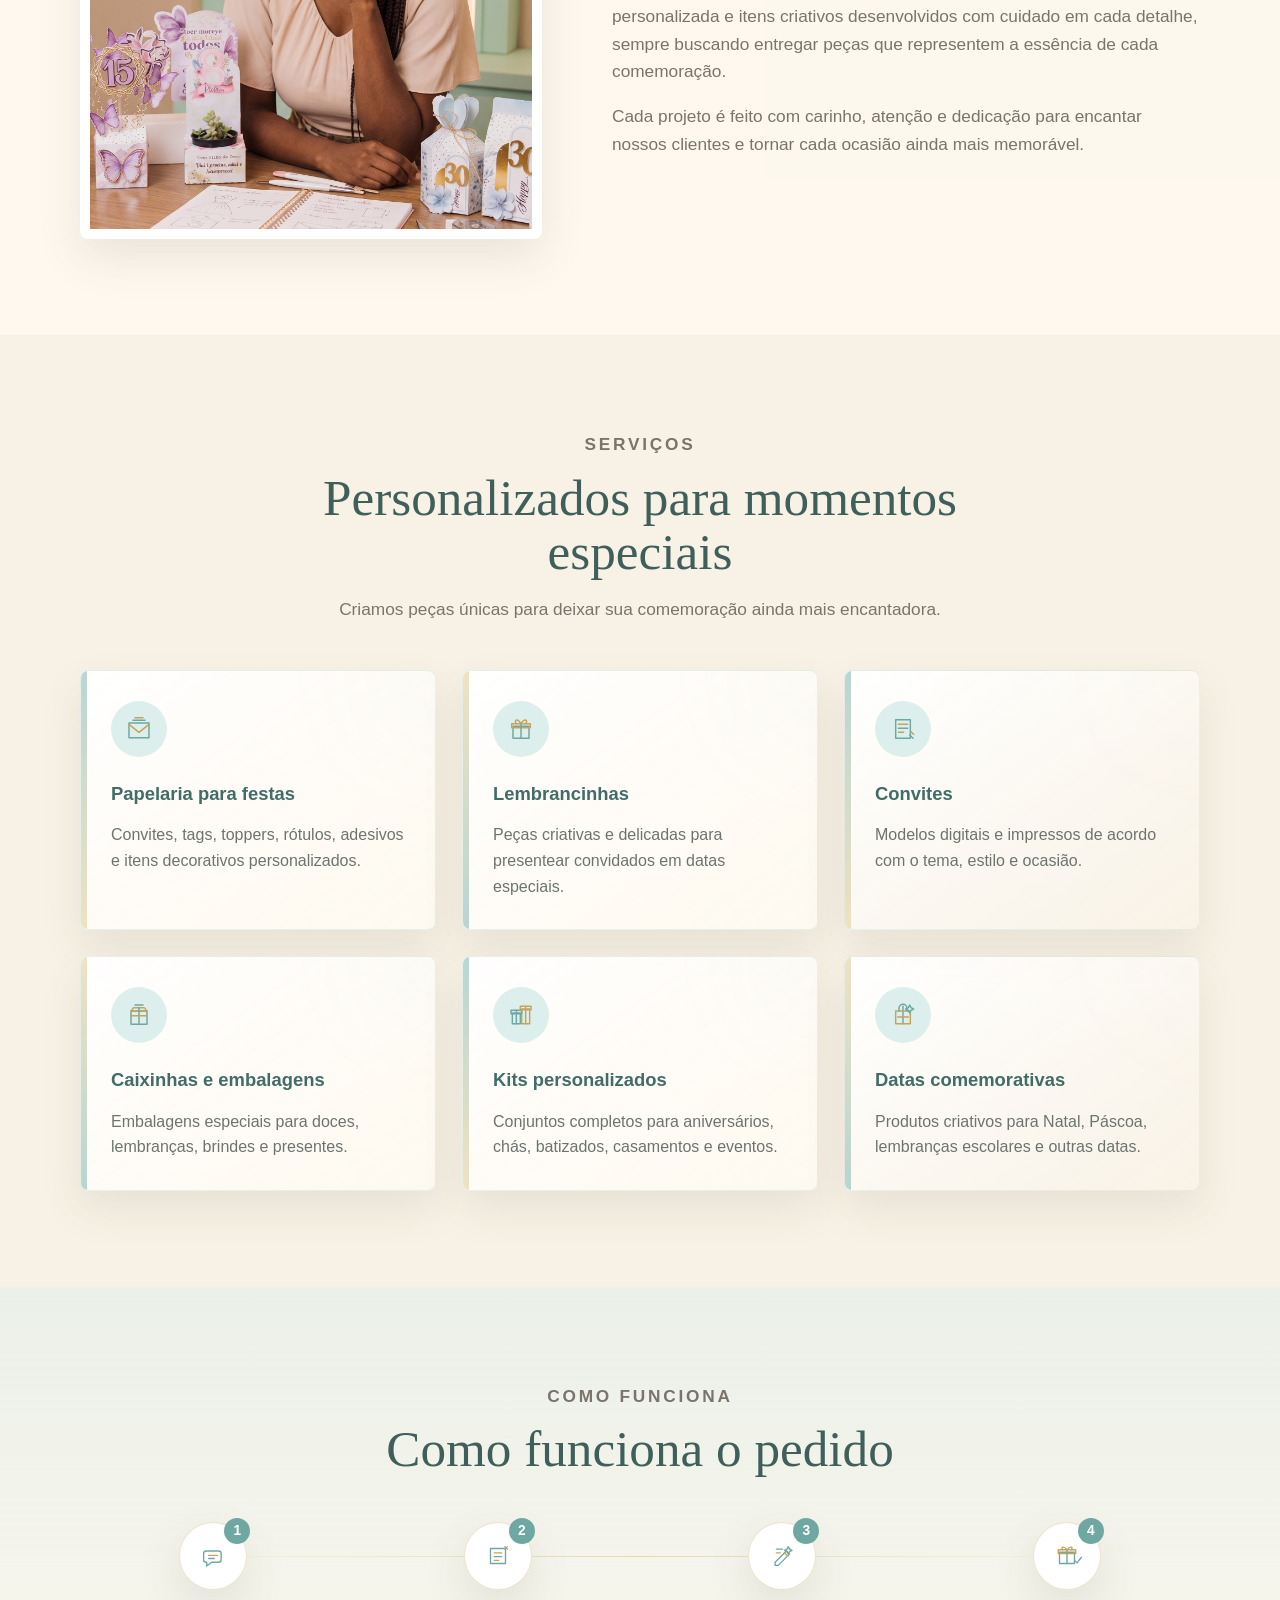
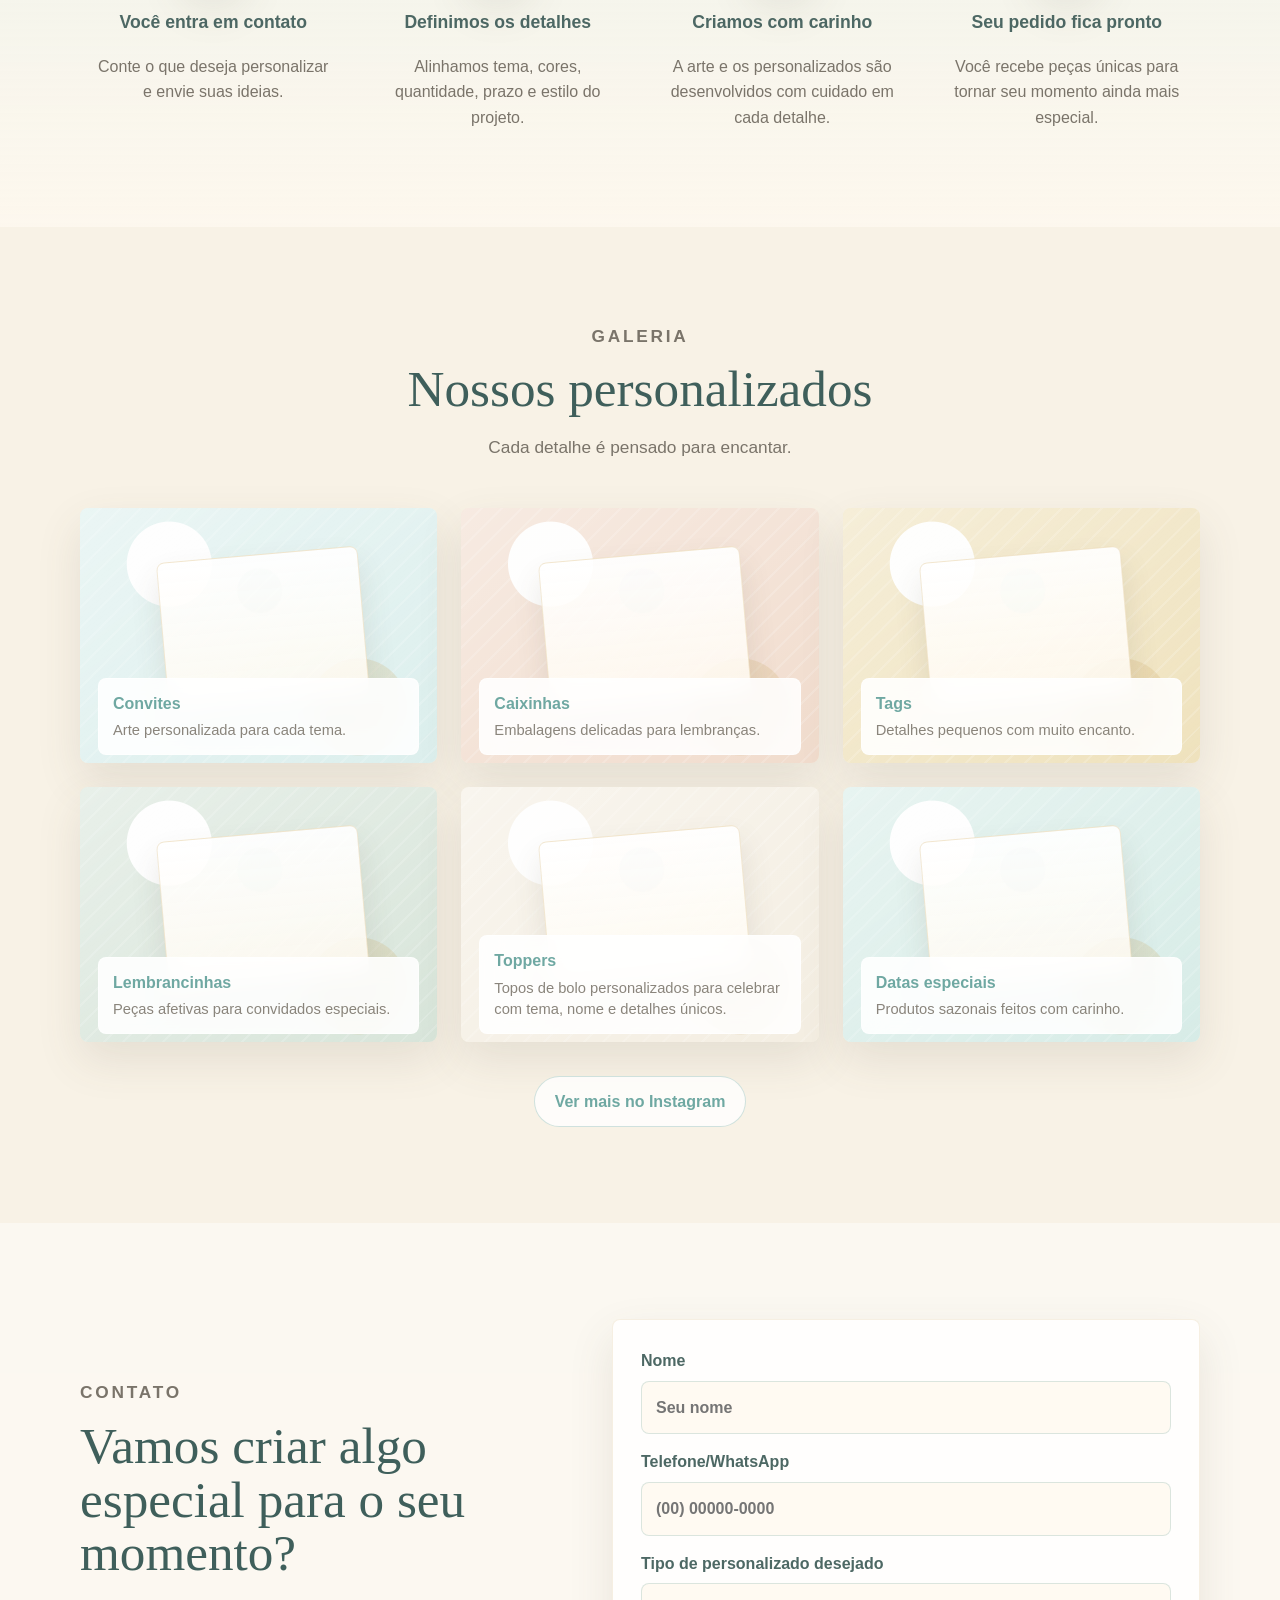
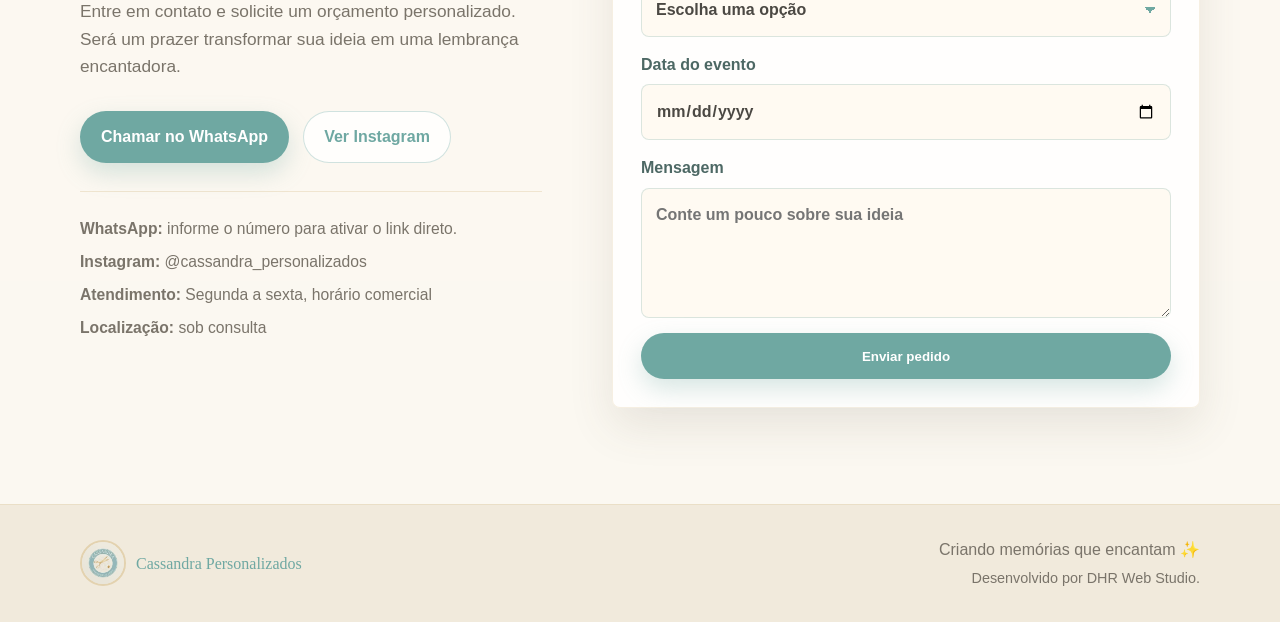
==== commit 638eaa96: "Atualiza card de toppers na galeria" ====
--- a/index.html
+++ b/index.html
@@ -5,7 +5,7 @@
   <meta name="viewport" content="width=device-width, initial-scale=1.0">
   <meta name="description" content="Cassandra Personalizados: papelaria e personalizados feitos com carinho para festas, lembranças e momentos especiais.">
   <title>Cassandra Personalizados | Criando memórias que encantam</title>
-  <link rel="stylesheet" href="styles.css?v=20260707-mobile-hero-fill-1">
+  <link rel="stylesheet" href="styles.css?v=20260708-gallery-toppers-1">
 </head>
 <body>
   <header class="site-header" data-header>
@@ -213,8 +213,8 @@
           <article class="gallery-item g5 reveal">
             <div class="gallery-visual" aria-hidden="true"></div>
             <div class="gallery-caption">
-              <span>Kits</span>
-              <p>Conjuntos completos para comemorar.</p>
+              <span>Toppers</span>
+              <p>Topos de bolo personalizados para celebrar com tema, nome e detalhes únicos.</p>
             </div>
           </article>
           <article class="gallery-item g6 reveal">
--- a/styles.css
+++ b/styles.css
@@ -885,19 +885,20 @@
     background:
       radial-gradient(ellipse at 80% 40%, rgba(248, 242, 230, 0) 0%, rgba(248, 242, 230, 0.015) 34%, rgba(248, 242, 230, 0.055) 66%, rgba(248, 242, 230, 0.09) 100%),
       linear-gradient(90deg, rgba(248, 242, 230, 0.98) 0%, rgba(248, 242, 230, 0.96) 46%, rgba(248, 242, 230, 0.56) 60%, rgba(248, 242, 230, 0.22) 76%, rgba(248, 242, 230, 0.1) 100%),
-      url("assets/hero-cassandra.jpg") 62% center / auto 96% no-repeat,
+      url("assets/hero-cassandra.jpg") 62% center / auto 100% no-repeat,
       var(--cream);
   }
 
   h1 {
-    max-width: 235px;
-    font-size: clamp(1.9rem, 8.2vw, 2.48rem);
+    max-width: 248px;
+    margin-bottom: 24px;
+    font-size: clamp(2.15rem, 9vw, 2.78rem);
   }
 
   .hero-logo {
-    width: 70px;
-    height: 70px;
-    margin-bottom: 16px;
+    width: 82px;
+    height: 82px;
+    margin-bottom: 20px;
   }
 
   .footer-inner {
@@ -920,28 +921,36 @@
   }
 
   .hero-copy {
-    max-width: 232px;
+    max-width: 248px;
     min-height: calc(100svh - 118px);
-    padding: 18px 0 96px;
+    padding: 28px 0 116px;
+  }
+
+  .hero .eyebrow {
+    margin-bottom: 16px;
+    font-size: 0.86rem;
+    line-height: 1.35;
   }
 
   .hero-subtitle {
-    max-width: 220px;
-    font-size: 0.92rem;
+    max-width: 236px;
+    font-size: 0.98rem;
+    line-height: 1.58;
   }
 
   .hero .actions {
-    max-width: 205px;
+    max-width: 222px;
+    margin-top: 34px;
     flex-direction: column;
-    gap: 10px;
+    gap: 13px;
   }
 
   .hero .btn {
     width: 100%;
-    min-height: 40px;
-    padding: 9px 12px;
-    font-size: 0.82rem;
-    line-height: 1.25;
+    min-height: 47px;
+    padding: 11px 14px;
+    font-size: 0.88rem;
+    line-height: 1.28;
     white-space: normal;
   }
 
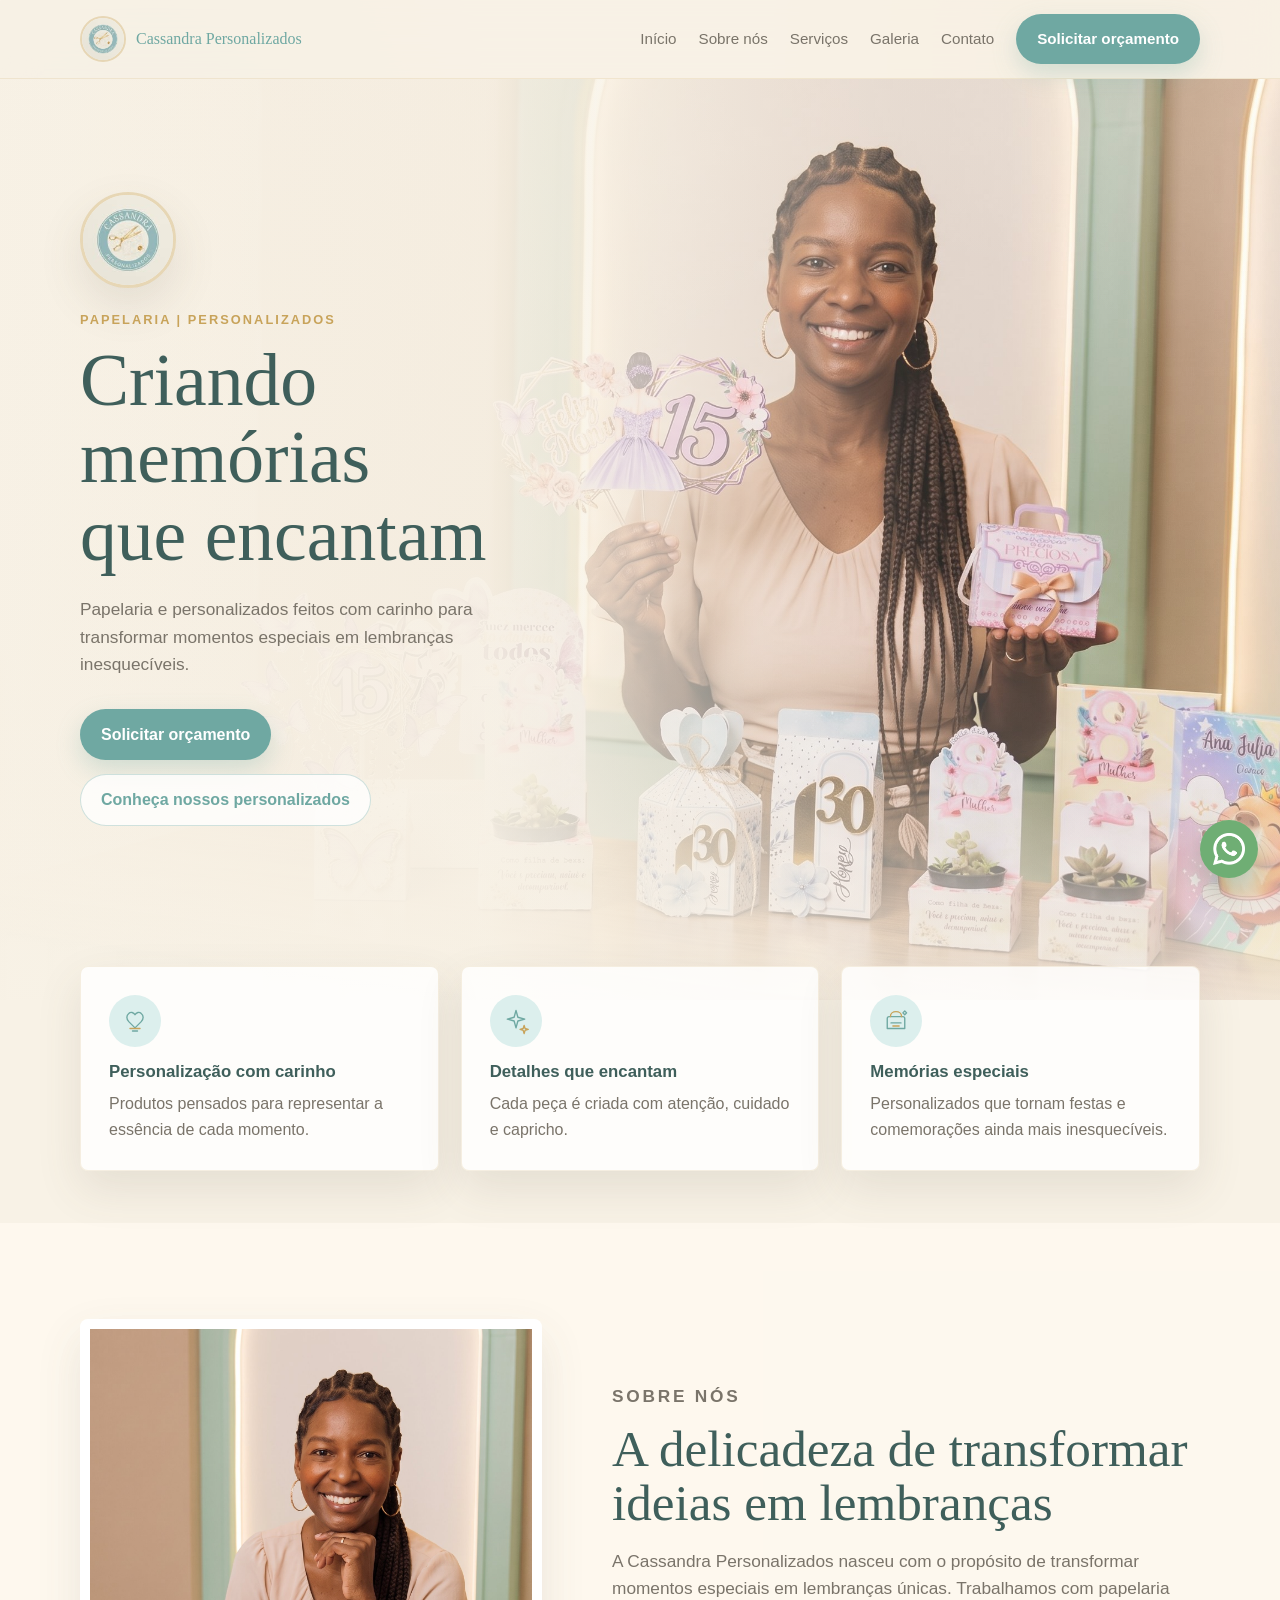
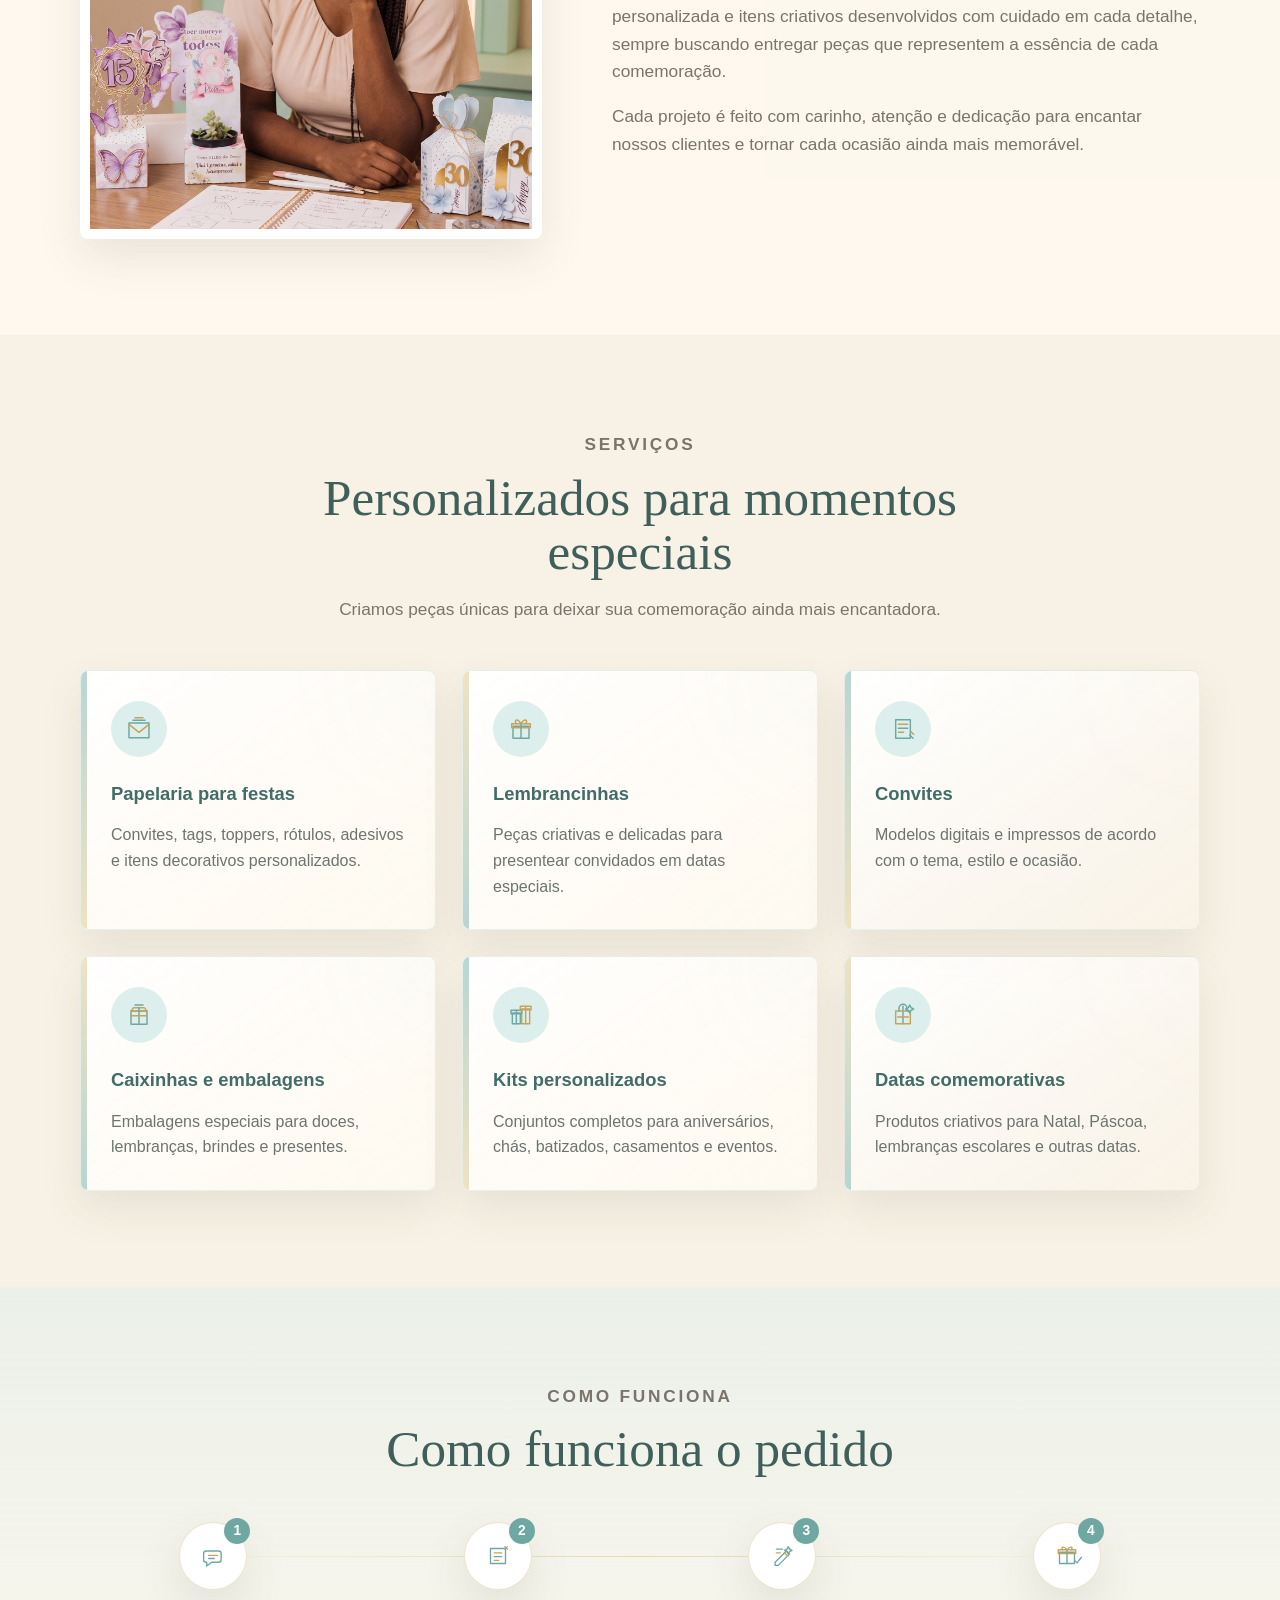
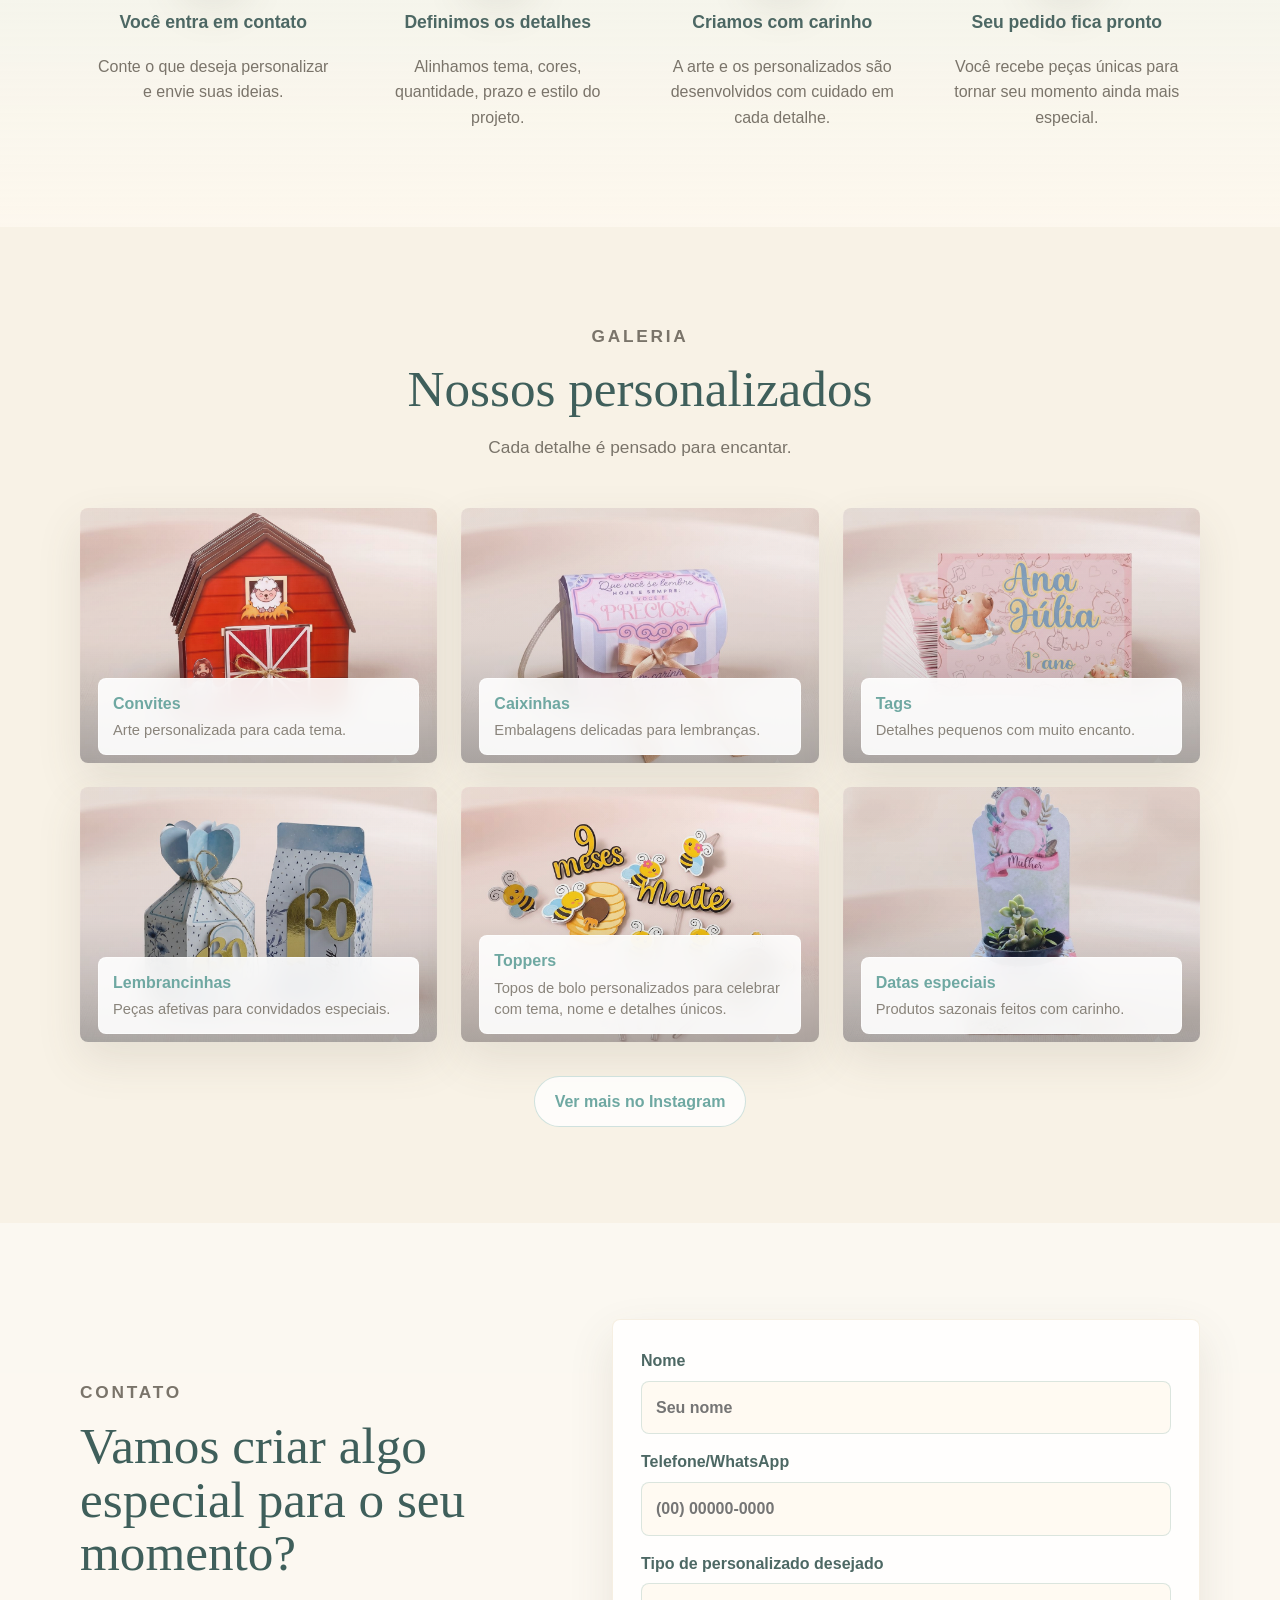
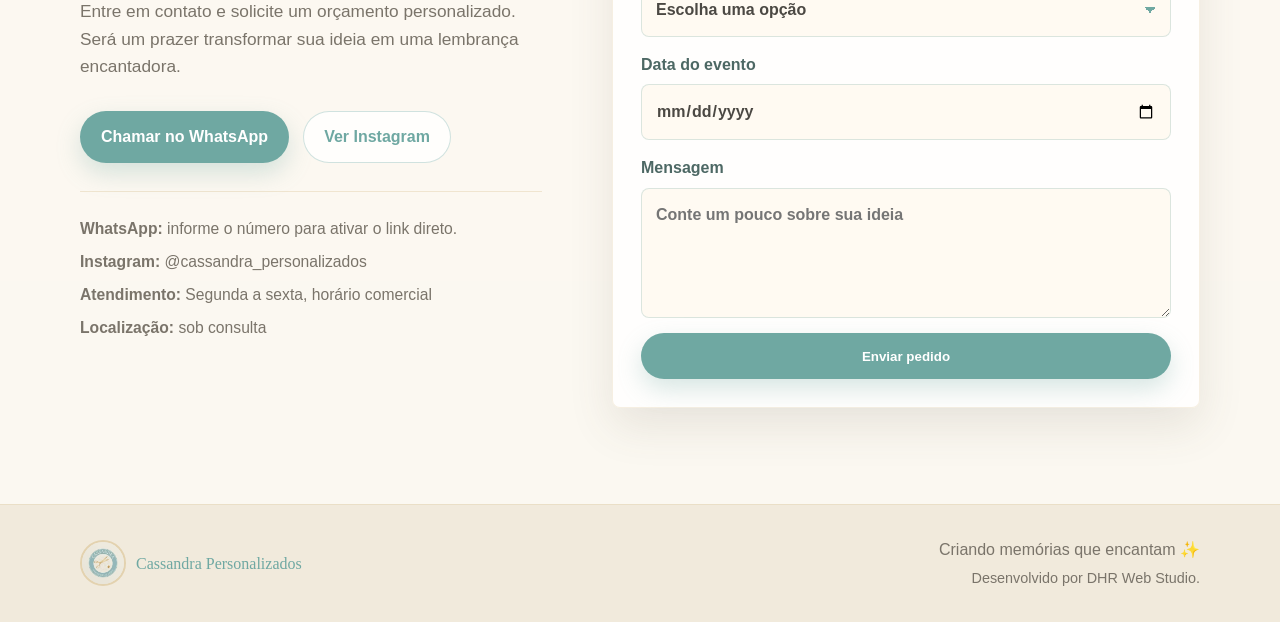
==== commit d841a246: "Adiciona fotos reais na galeria" ====
--- a/index.html
+++ b/index.html
@@ -5,7 +5,7 @@
   <meta name="viewport" content="width=device-width, initial-scale=1.0">
   <meta name="description" content="Cassandra Personalizados: papelaria e personalizados feitos com carinho para festas, lembranças e momentos especiais.">
   <title>Cassandra Personalizados | Criando memórias que encantam</title>
-  <link rel="stylesheet" href="styles.css?v=20260708-gallery-toppers-1">
+  <link rel="stylesheet" href="styles.css?v=20260708-gallery-photos-1">
 </head>
 <body>
   <header class="site-header" data-header>
--- a/styles.css
+++ b/styles.css
@@ -560,7 +560,7 @@
   position: absolute;
   inset: 0;
   z-index: 0;
-  background: var(--gallery-bg);
+  background: var(--gallery-bg) var(--gallery-position, center) / cover no-repeat;
   transform: scale(1);
   transition: transform 520ms ease, filter 520ms ease;
 }
@@ -574,25 +574,12 @@
 .gallery-visual::before {
   inset: 0;
   background:
-    linear-gradient(145deg, rgba(255, 255, 255, 0.42), rgba(255, 255, 255, 0)),
-    radial-gradient(circle at 25% 22%, rgba(255, 255, 255, 0.95) 0 42px, transparent 43px),
-    radial-gradient(circle at 78% 78%, rgba(200, 163, 90, 0.22) 0 48px, transparent 49px),
-    repeating-linear-gradient(135deg, rgba(255, 255, 255, 0.16) 0 2px, transparent 2px 14px);
+    linear-gradient(180deg, rgba(35, 44, 42, 0.02) 0%, rgba(35, 44, 42, 0.08) 52%, rgba(35, 44, 42, 0.34) 100%),
+    linear-gradient(145deg, rgba(255, 250, 241, 0.12), rgba(255, 255, 255, 0));
 }
 
 .gallery-visual::after {
-  width: 56%;
-  height: 58%;
-  left: 23%;
-  top: 18%;
-  background:
-    linear-gradient(180deg, rgba(255, 255, 255, 0.9), rgba(255, 250, 241, 0.86)),
-    radial-gradient(circle at 50% 24%, rgba(159, 201, 197, 0.3) 0 22px, transparent 23px);
-  border: 1px solid rgba(200, 163, 90, 0.24);
-  border-radius: var(--radius);
-  box-shadow: 0 16px 30px rgba(93, 83, 63, 0.12);
-  transform: rotate(-5deg) translateY(0);
-  transition: transform 520ms ease;
+  display: none;
 }
 
 .gallery-item:hover .gallery-visual,
@@ -613,7 +600,7 @@
   bottom: 18px;
   z-index: 2;
   padding: 12px 14px;
-  background: rgba(255, 255, 255, 0.88);
+  background: rgba(255, 255, 255, 0.9);
   border: 1px solid rgba(255, 255, 255, 0.5);
   border-radius: var(--radius);
   backdrop-filter: blur(12px);
@@ -652,12 +639,12 @@
   opacity: 1;
 }
 
-.g1 { --gallery-bg: #dcefed; }
-.g2 { --gallery-bg: #f1dccd; }
-.g3 { --gallery-bg: #efe2bd; }
-.g4 { --gallery-bg: #d8e5da; }
-.g5 { --gallery-bg: #f4eee2; }
-.g6 { --gallery-bg: #d7ece7; }
+.g1 { --gallery-bg: url("assets/gallery-convites.jpg"); --gallery-position: center 58%; }
+.g2 { --gallery-bg: url("assets/gallery-caixinhas.jpg"); --gallery-position: center 56%; }
+.g3 { --gallery-bg: url("assets/gallery-tags.jpg"); --gallery-position: center 58%; }
+.g4 { --gallery-bg: url("assets/gallery-lembrancinhas.jpg"); --gallery-position: center 58%; }
+.g5 { --gallery-bg: url("assets/gallery-toppers.jpg"); --gallery-position: center 58%; }
+.g6 { --gallery-bg: url("assets/gallery-datas-especiais.jpg"); --gallery-position: center 58%; }
 
 .center {
   display: flex;
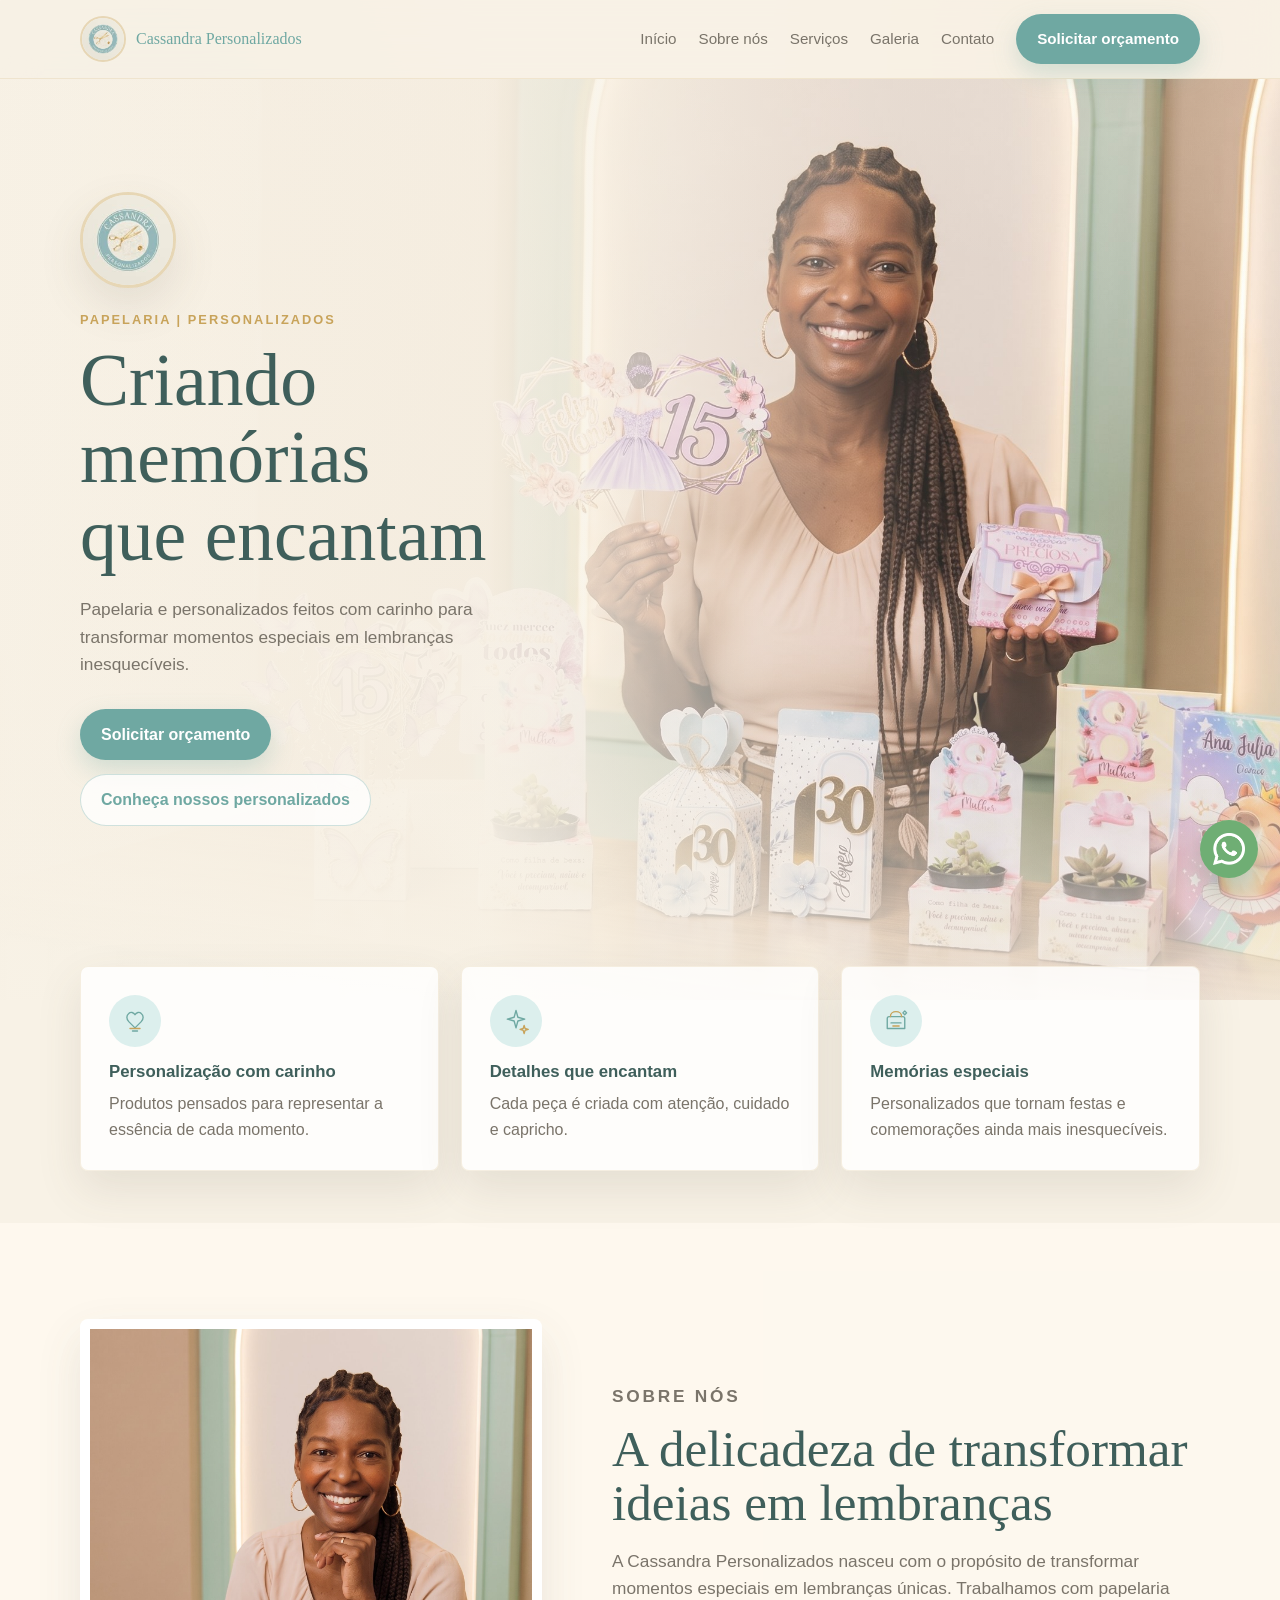
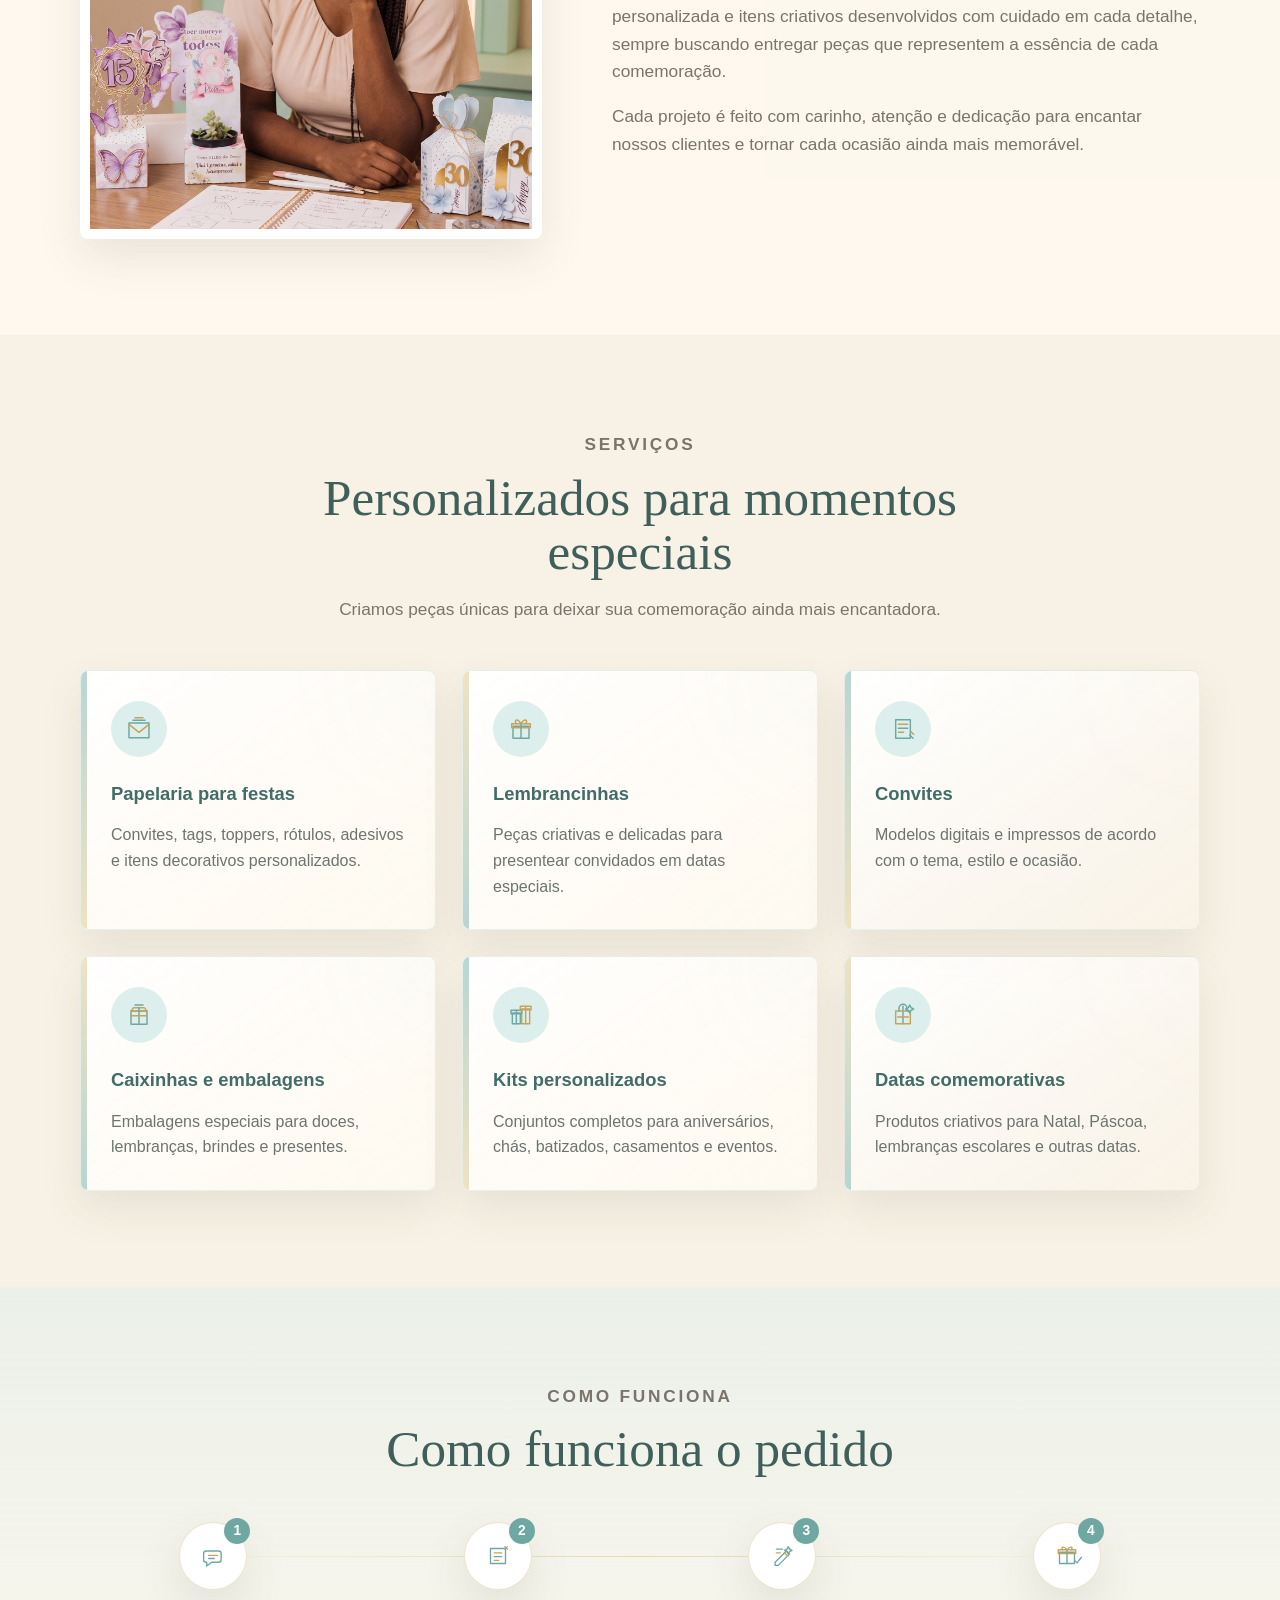
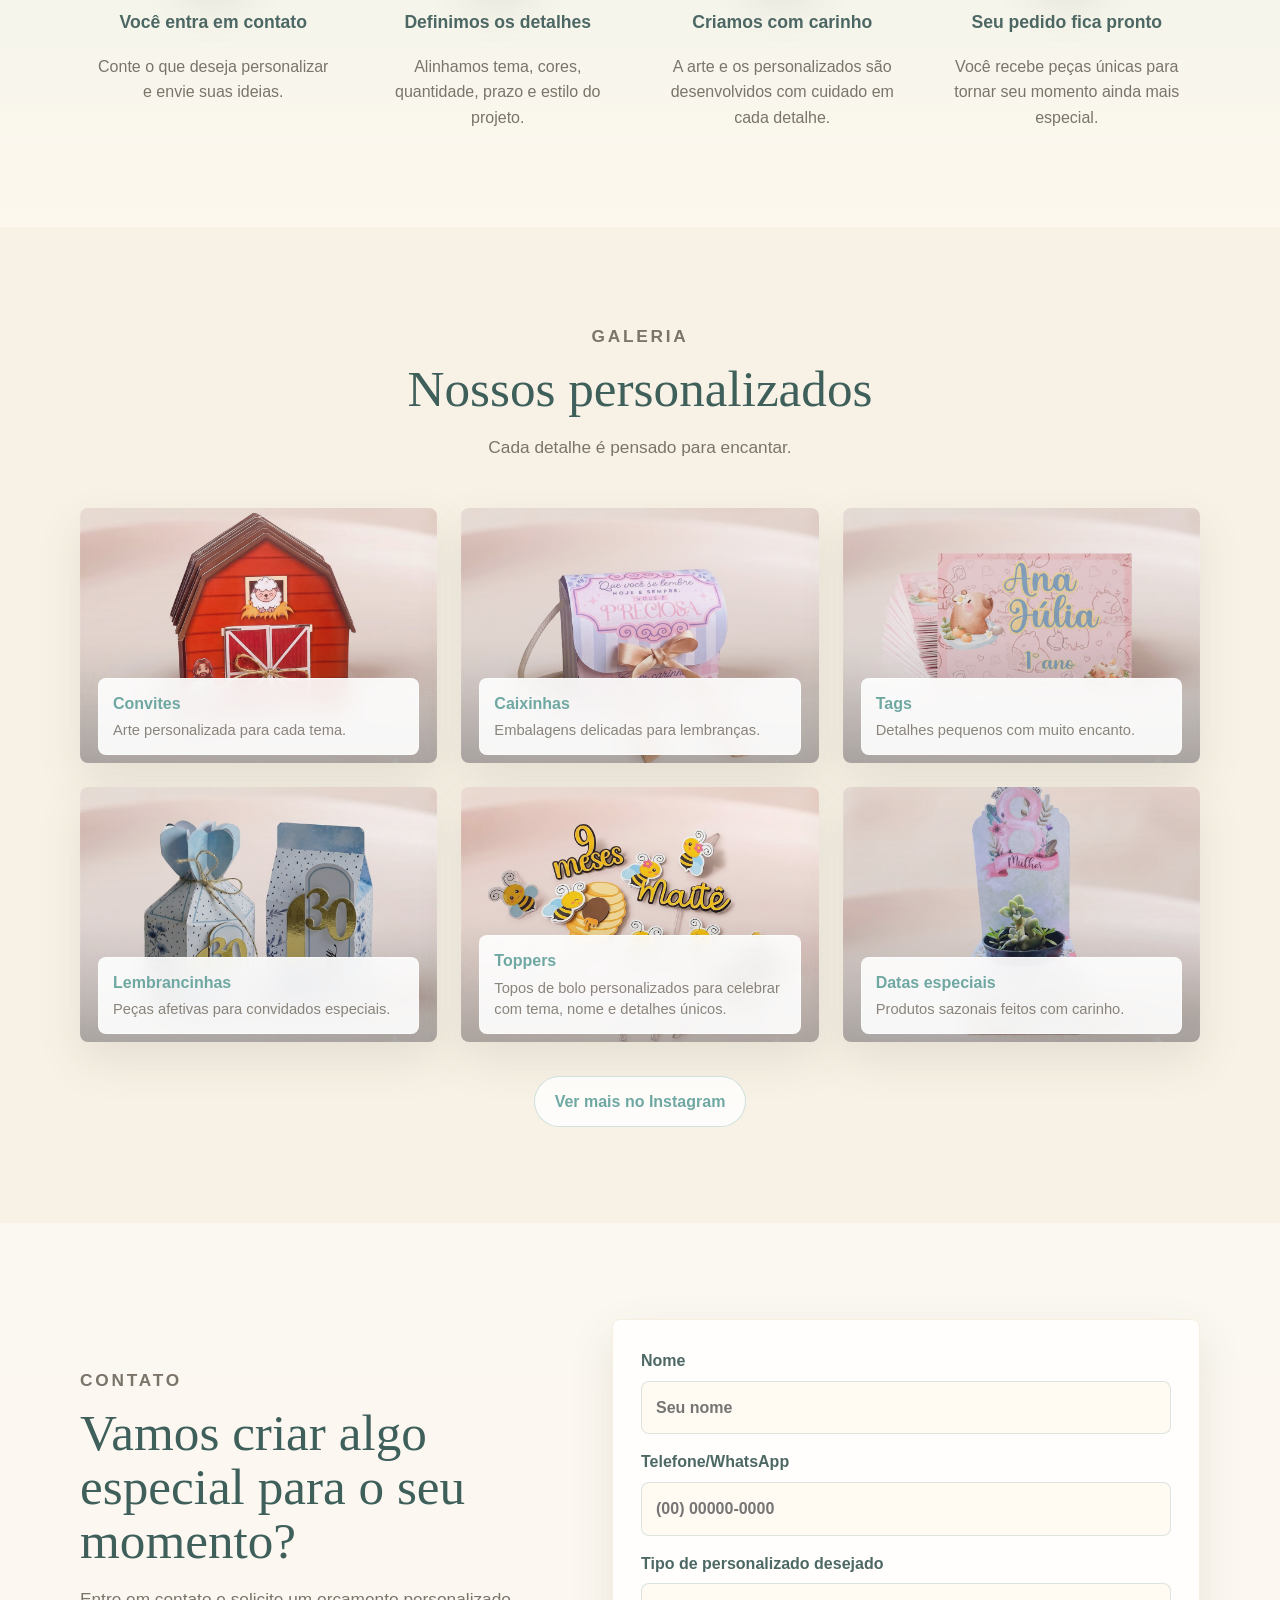
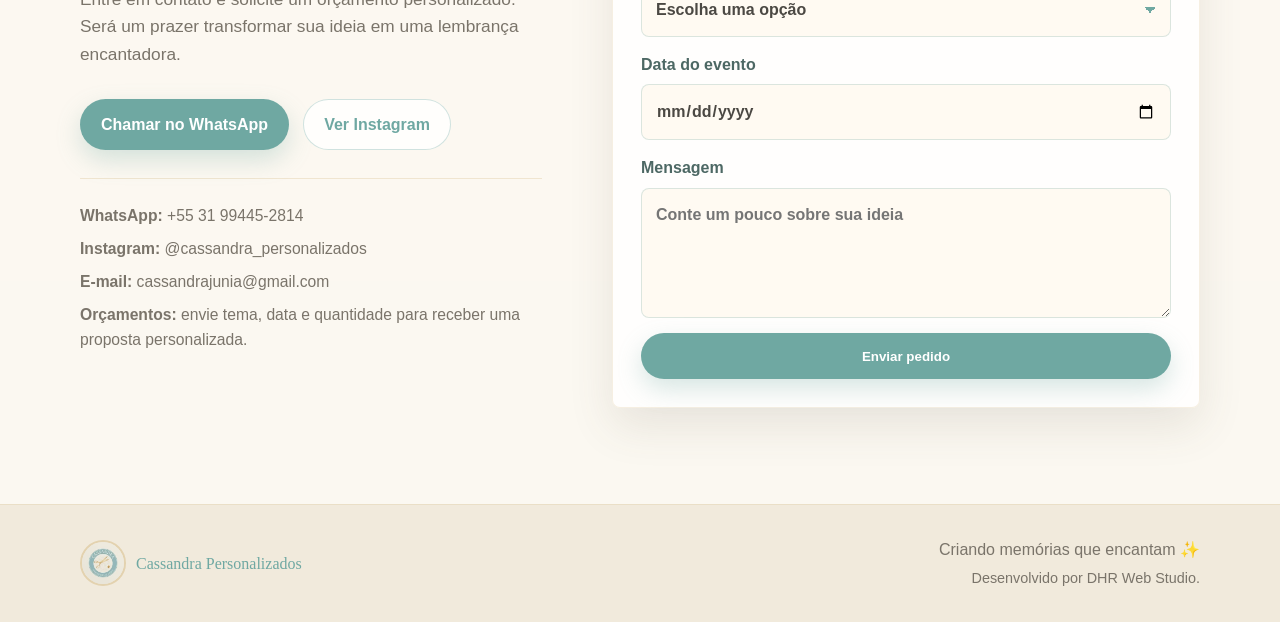
==== commit 8b397a7c: "Atualiza contato e WhatsApp da Cassandra" ====
--- a/index.html
+++ b/index.html
@@ -239,14 +239,14 @@
           <h2>Vamos criar algo especial para o seu momento?</h2>
           <p>Entre em contato e solicite um orçamento personalizado. Será um prazer transformar sua ideia em uma lembrança encantadora.</p>
           <div class="actions">
-            <a class="btn primary" data-whatsapp href="https://wa.me/?text=Ol%C3%A1%2C%20Cassandra%20Personalizados!%20Gostaria%20de%20solicitar%20um%20or%C3%A7amento." target="_blank" rel="noopener">Chamar no WhatsApp</a>
+            <a class="btn primary" data-whatsapp href="https://wa.me/5531994452814?text=Ol%C3%A1%2C%20Cassandra%20Personalizados!%20Gostaria%20de%20solicitar%20um%20or%C3%A7amento." target="_blank" rel="noopener">Chamar no WhatsApp</a>
             <a class="btn secondary" href="https://www.instagram.com/cassandra_personalizados/" target="_blank" rel="noopener">Ver Instagram</a>
           </div>
           <div class="contact-list">
-            <p><strong>WhatsApp:</strong> informe o número para ativar o link direto.</p>
+            <p><strong>WhatsApp:</strong> <a href="https://wa.me/5531994452814" target="_blank" rel="noopener">+55 31 99445-2814</a></p>
             <p><strong>Instagram:</strong> @cassandra_personalizados</p>
-            <p><strong>Atendimento:</strong> Segunda a sexta, horário comercial</p>
-            <p><strong>Localização:</strong> sob consulta</p>
+            <p><strong>E-mail:</strong> <a href="mailto:cassandrajunia@gmail.com">cassandrajunia@gmail.com</a></p>
+            <p><strong>Orçamentos:</strong> envie tema, data e quantidade para receber uma proposta personalizada.</p>
           </div>
         </div>
 
@@ -300,11 +300,11 @@
     </div>
   </footer>
 
-  <a class="float-whatsapp" data-whatsapp href="https://wa.me/?text=Ol%C3%A1%2C%20Cassandra%20Personalizados!%20Gostaria%20de%20solicitar%20um%20or%C3%A7amento." target="_blank" rel="noopener" aria-label="Chamar no WhatsApp">
+  <a class="float-whatsapp" data-whatsapp href="https://wa.me/5531994452814?text=Ol%C3%A1%2C%20Cassandra%20Personalizados!%20Gostaria%20de%20solicitar%20um%20or%C3%A7amento." target="_blank" rel="noopener" aria-label="Chamar no WhatsApp">
     <img src="assets/whatsapp-white.png" alt="">
   </a>
 
-  <script src="script.js"></script>
+  <script src="script.js?v=20260708-contact-whatsapp-1"></script>
 </body>
 </html>
 
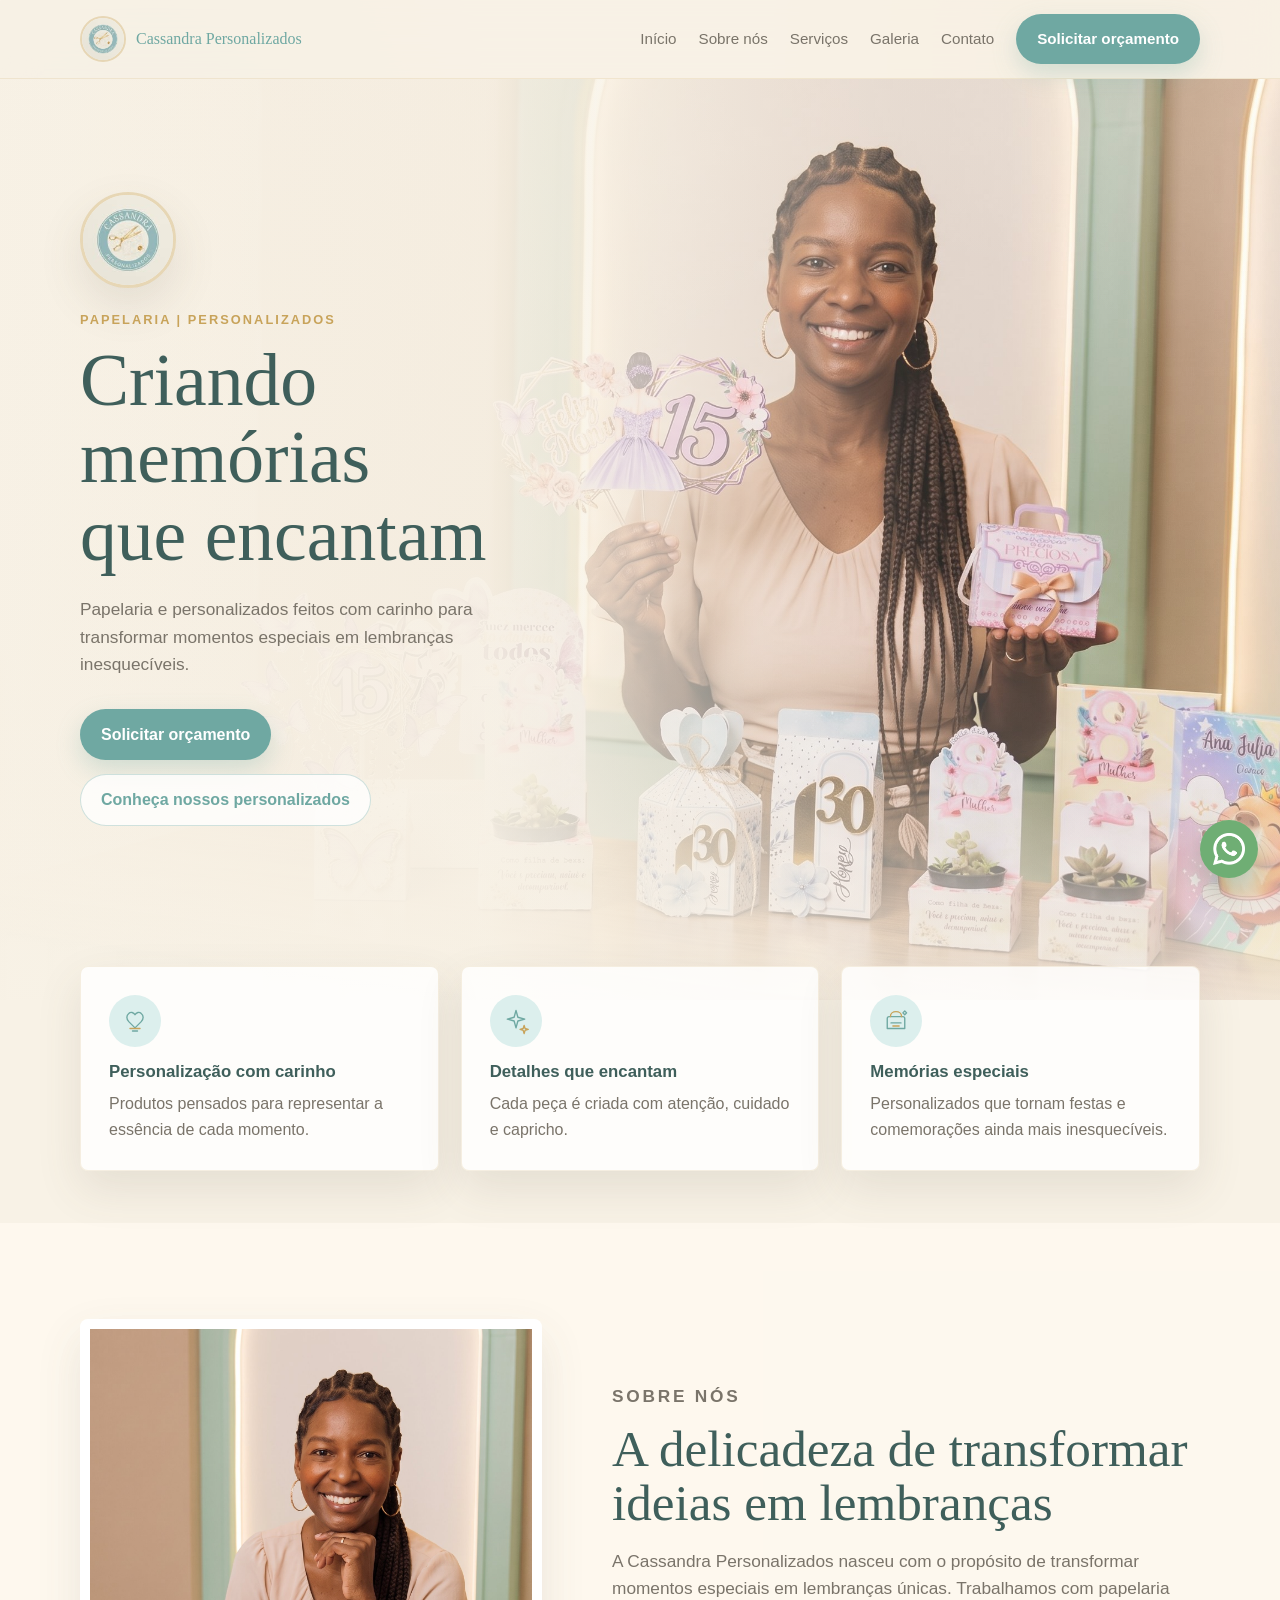
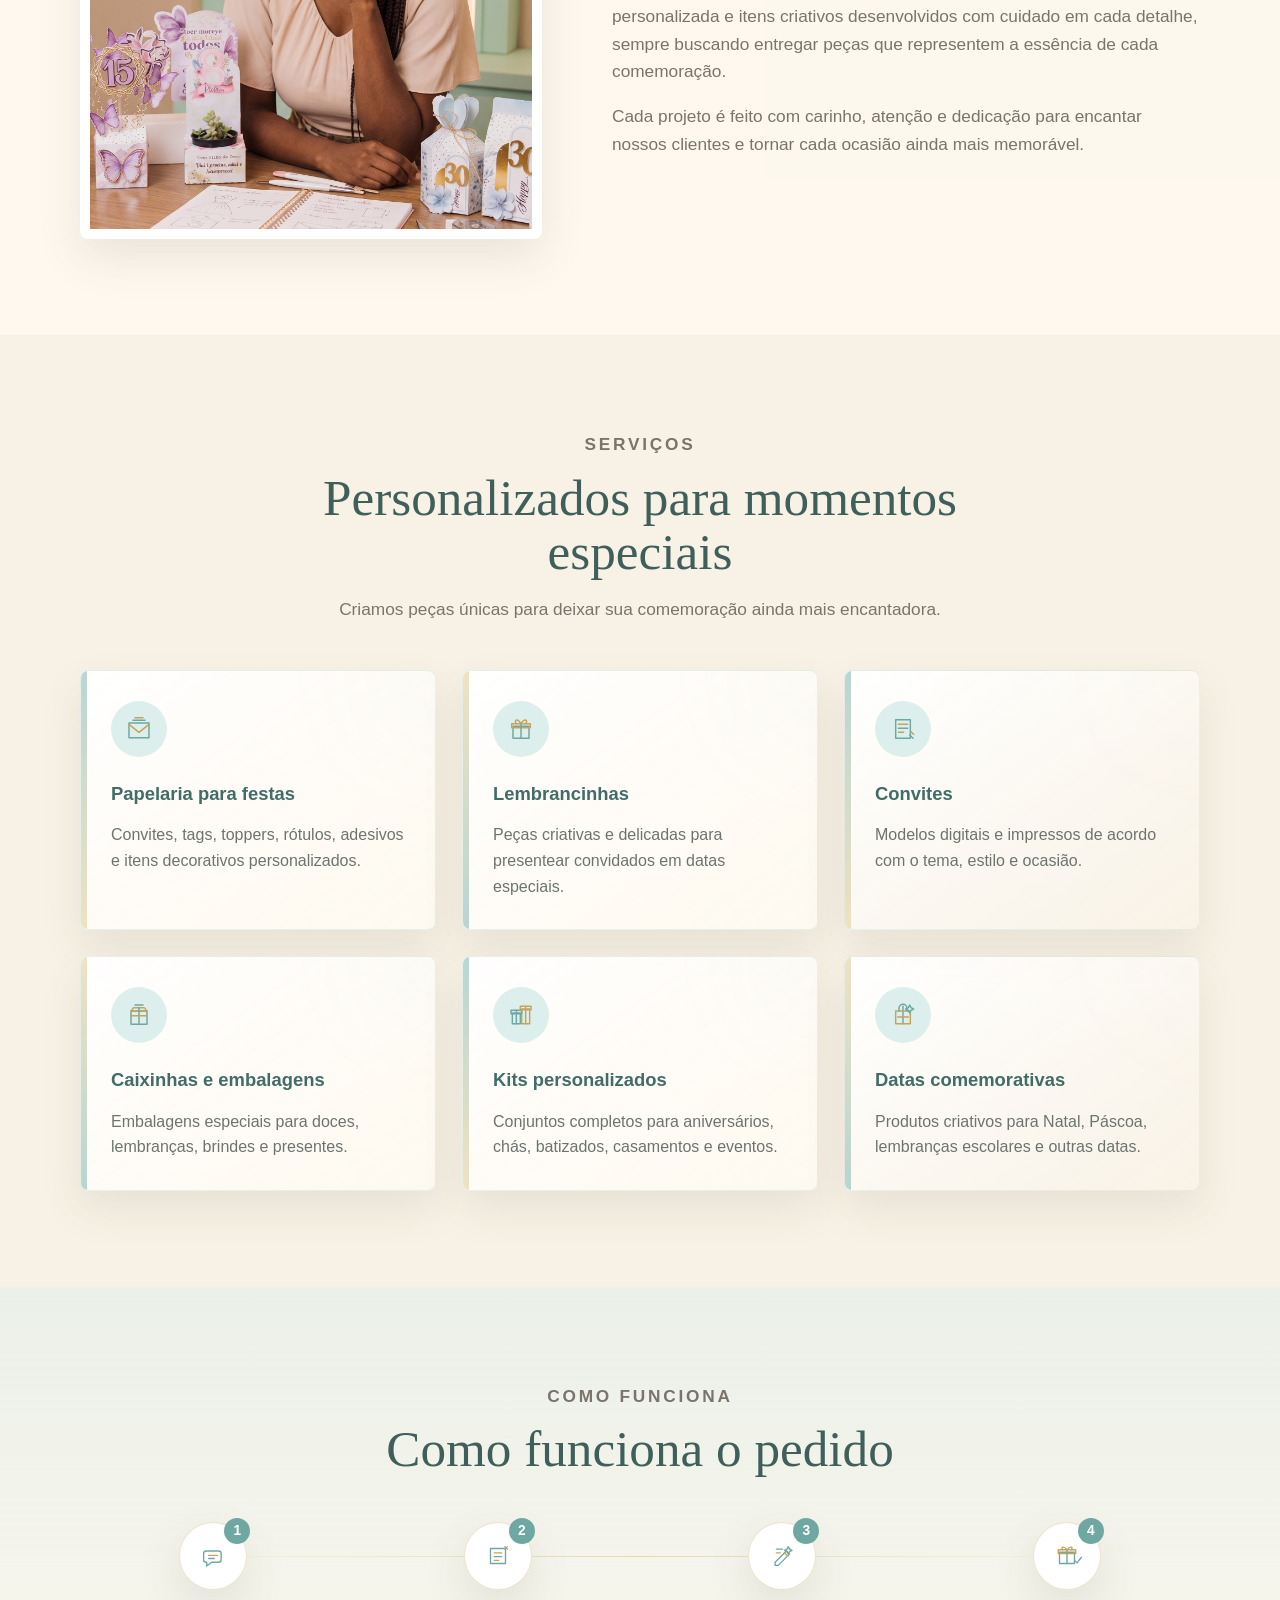
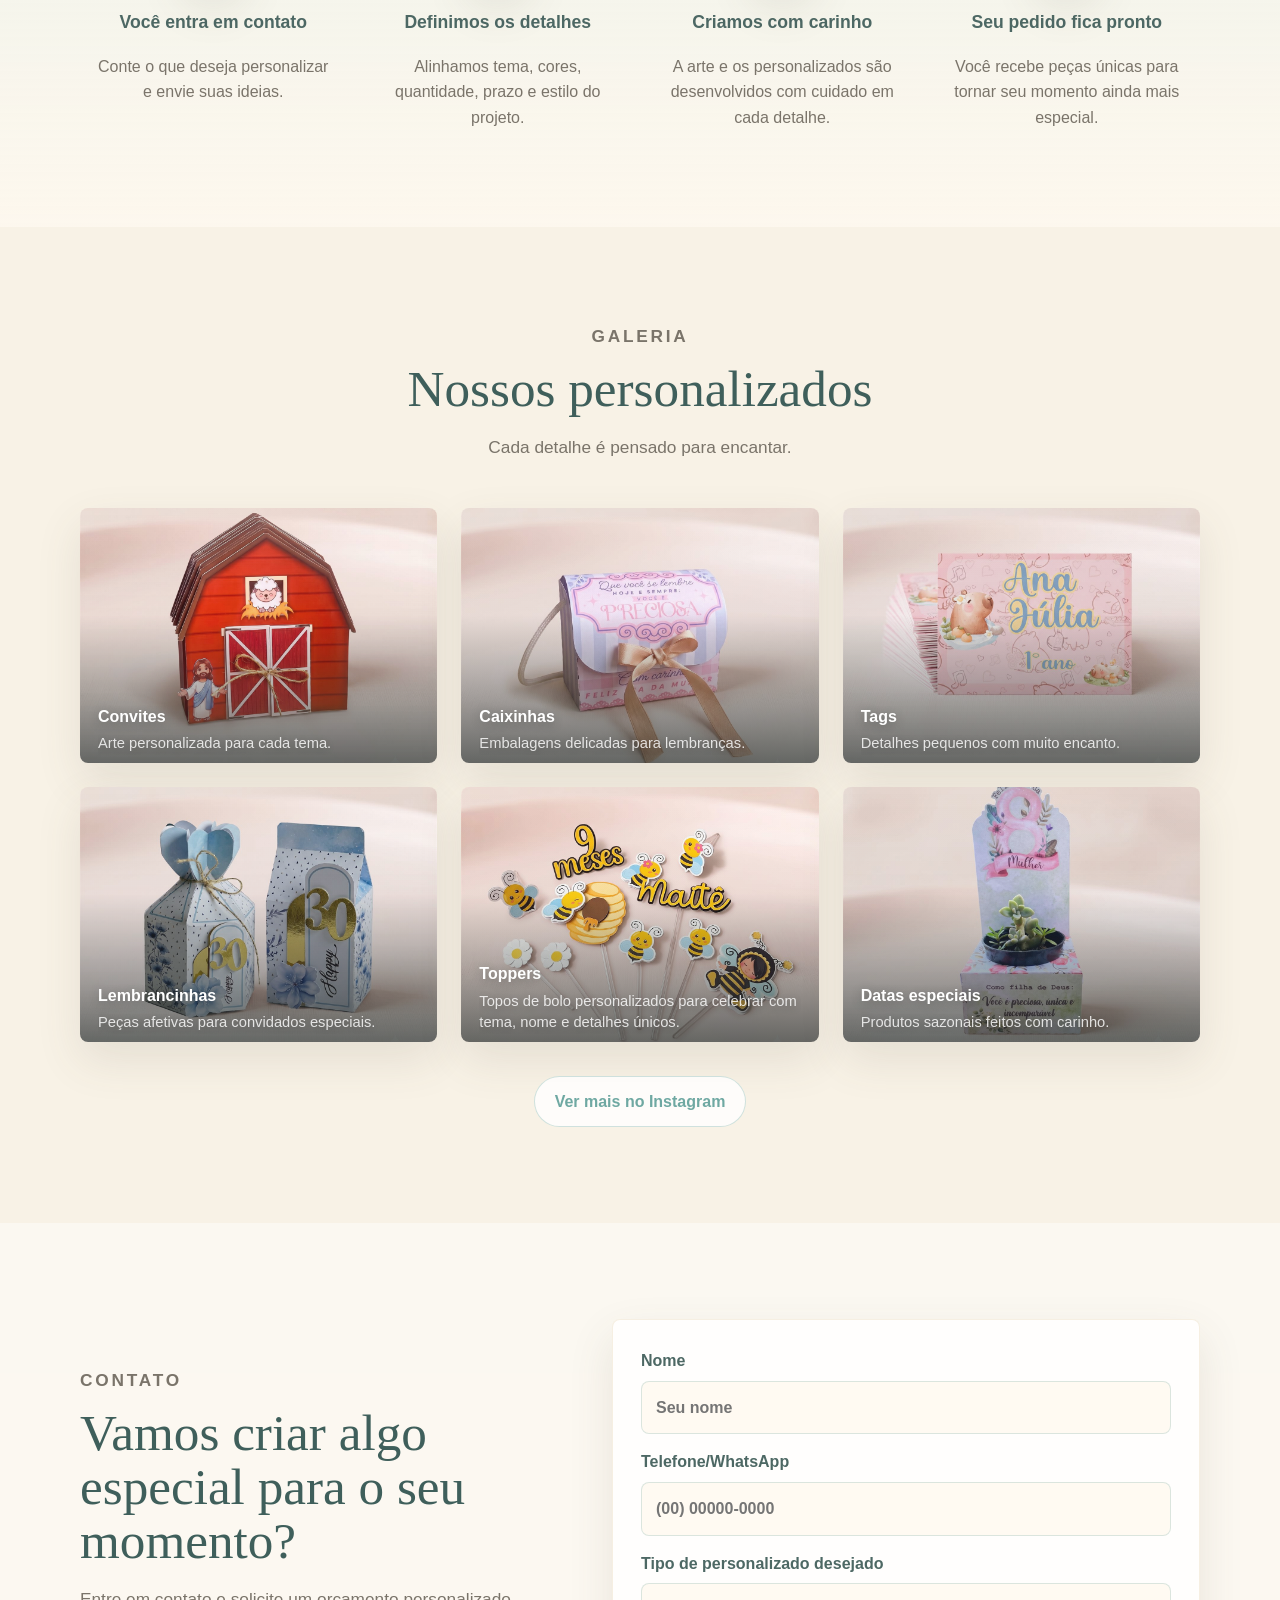
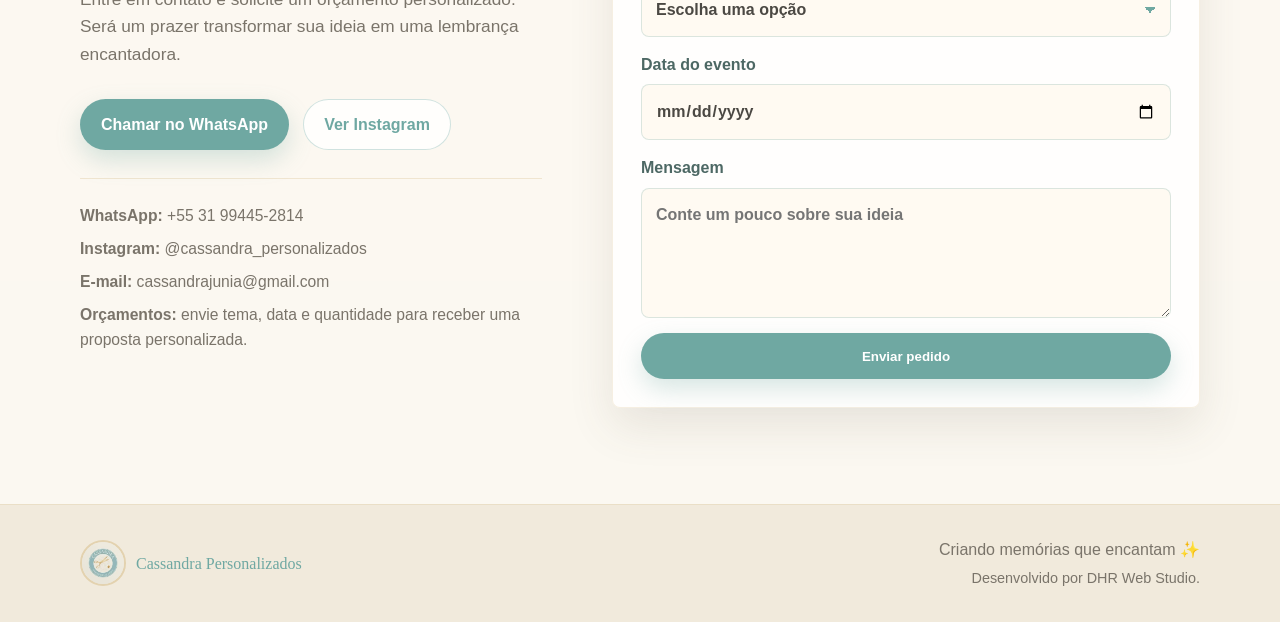
==== commit d946b5fa: "Refina legendas da galeria" ====
--- a/index.html
+++ b/index.html
@@ -5,7 +5,7 @@
   <meta name="viewport" content="width=device-width, initial-scale=1.0">
   <meta name="description" content="Cassandra Personalizados: papelaria e personalizados feitos com carinho para festas, lembranças e momentos especiais.">
   <title>Cassandra Personalizados | Criando memórias que encantam</title>
-  <link rel="stylesheet" href="styles.css?v=20260708-gallery-photos-1">
+  <link rel="stylesheet" href="styles.css?v=20260708-gallery-caption-gradient-1">
 </head>
 <body>
   <header class="site-header" data-header>
--- a/styles.css
+++ b/styles.css
@@ -574,8 +574,8 @@
 .gallery-visual::before {
   inset: 0;
   background:
-    linear-gradient(180deg, rgba(35, 44, 42, 0.02) 0%, rgba(35, 44, 42, 0.08) 52%, rgba(35, 44, 42, 0.34) 100%),
-    linear-gradient(145deg, rgba(255, 250, 241, 0.12), rgba(255, 255, 255, 0));
+    linear-gradient(180deg, rgba(35, 44, 42, 0) 0%, rgba(35, 44, 42, 0.03) 42%, rgba(35, 44, 42, 0.42) 78%, rgba(35, 44, 42, 0.68) 100%),
+    linear-gradient(145deg, rgba(255, 250, 241, 0.1), rgba(255, 255, 255, 0));
 }
 
 .gallery-visual::after {
@@ -597,20 +597,20 @@
   position: absolute;
   left: 18px;
   right: 18px;
-  bottom: 18px;
+  bottom: 16px;
   z-index: 2;
-  padding: 12px 14px;
-  background: rgba(255, 255, 255, 0.9);
-  border: 1px solid rgba(255, 255, 255, 0.5);
-  border-radius: var(--radius);
-  backdrop-filter: blur(12px);
-  transform: translateY(10px);
-  transition: transform 360ms ease, background 360ms ease, padding 360ms ease;
+  padding: 0;
+  background: transparent;
+  border: 0;
+  border-radius: 0;
+  text-shadow: 0 2px 10px rgba(29, 37, 35, 0.34);
+  transform: translateY(8px);
+  transition: transform 360ms ease;
 }
 
 .gallery-caption span {
   display: block;
-  color: var(--aqua-dark);
+  color: var(--white);
   font-weight: 800;
 }
 
@@ -618,20 +618,17 @@
   max-height: 4.8em;
   margin: 4px 0 0;
   overflow: hidden;
-  color: var(--muted);
+  color: rgba(255, 255, 255, 0.9);
   font-size: 0.92rem;
   line-height: 1.45;
-  opacity: 0.88;
+  opacity: 0.9;
   transition: max-height 360ms ease, margin 360ms ease, opacity 360ms ease;
 }
 
 .gallery-item:hover .gallery-caption,
 .gallery-item:focus-within .gallery-caption {
-  background: rgba(255, 255, 255, 0.94);
   transform: translateY(0);
-  padding-bottom: 14px;
-}
-
+}
 .gallery-item:hover .gallery-caption p,
 .gallery-item:focus-within .gallery-caption p {
   max-height: 7em;
